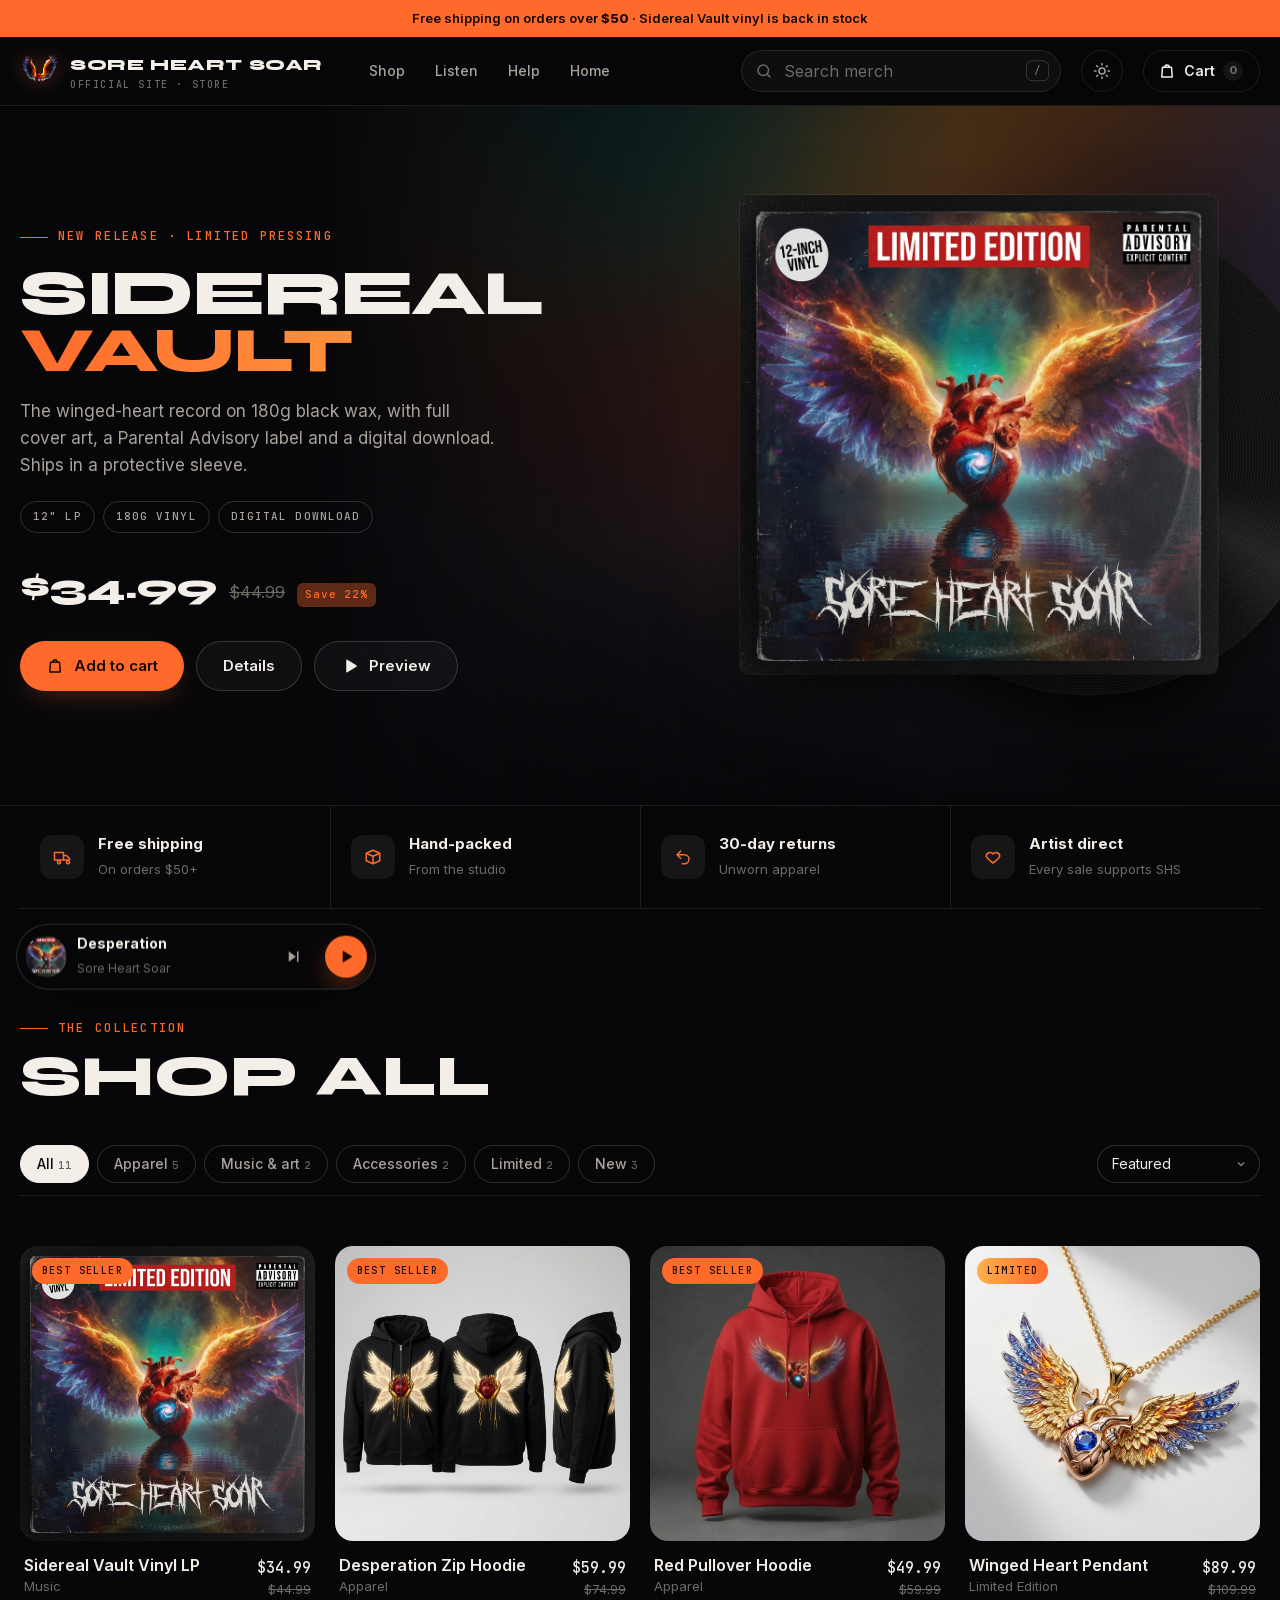
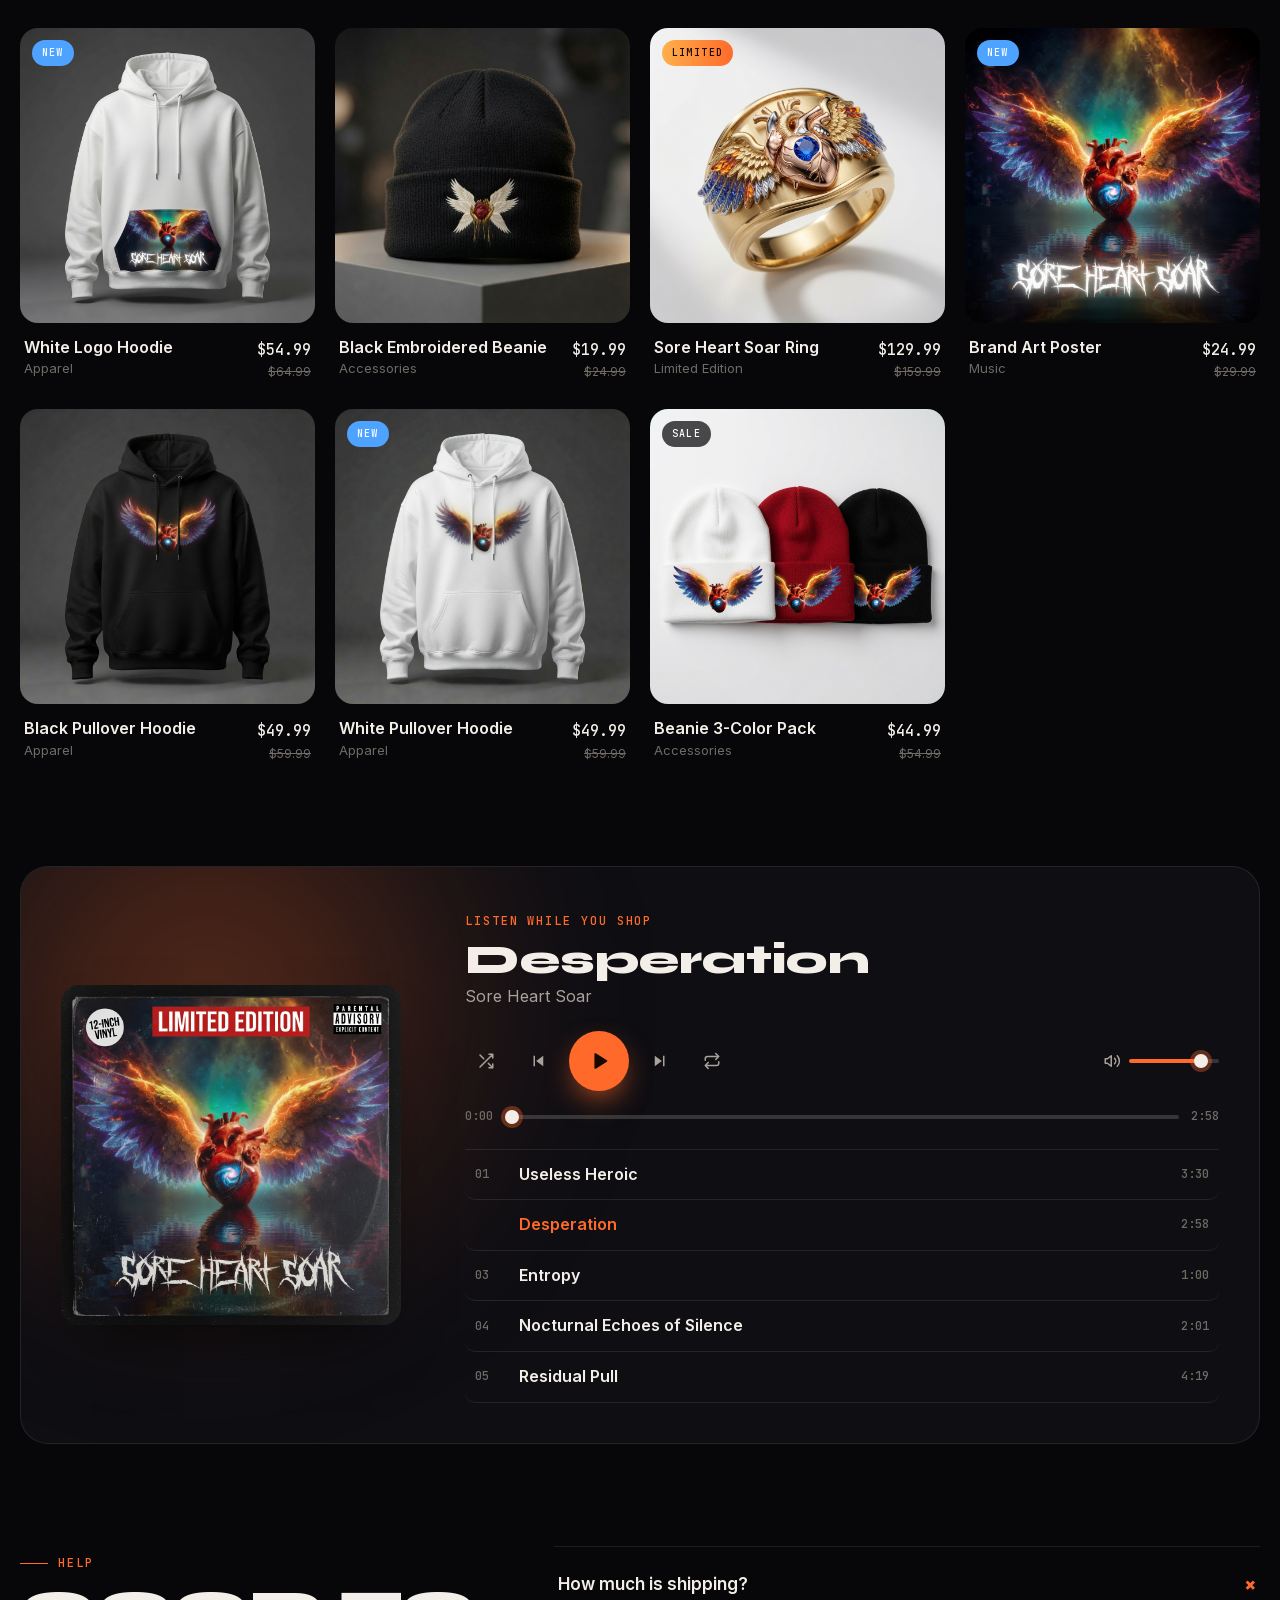
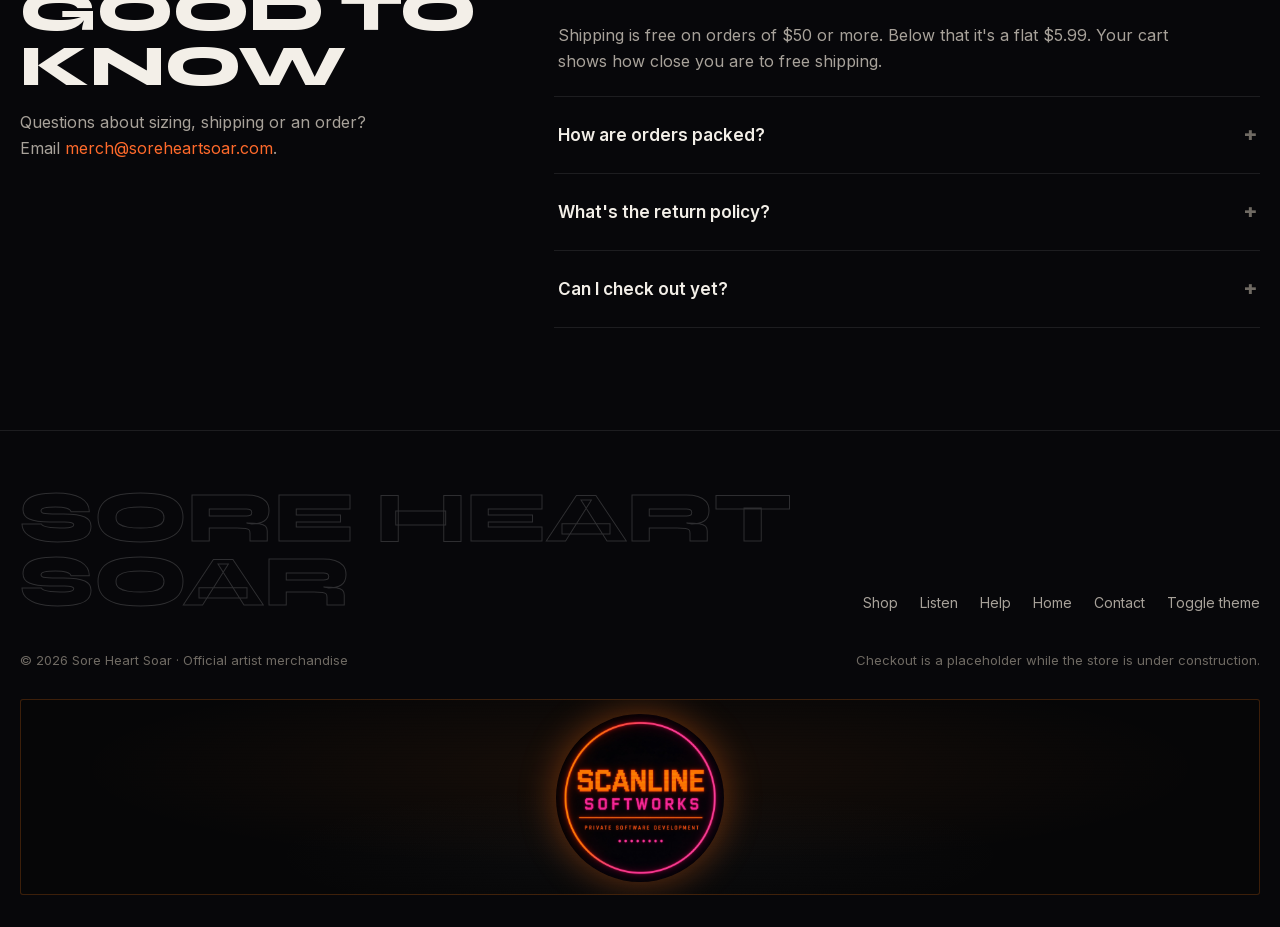
==== store.html @ 36705606 "Combine artist site and store into the SHS Official Site - Redesign both pages: dark cinematic look," ====
<!DOCTYPE html>
<html lang="en" data-theme="dark">
<head>
  <meta charset="UTF-8">
  <meta name="viewport" content="width=device-width, initial-scale=1.0, viewport-fit=cover">
  <title>Store · SHS Official Site — Sore Heart Soar</title>
  <meta name="description" content="Official Sore Heart Soar merch: vinyl, apparel and limited accessories. Free shipping on orders $50+.">
  <meta name="theme-color" content="#07070a" id="metaThemeColor">
  <link rel="icon" type="image/png" href="assets/logo.png">
  <script>
    (function () {
      var t = 'dark';
      try { t = localStorage.getItem('shs-theme') || localStorage.getItem('shs-store-theme') || t; } catch (e) {}
      // 'classic' was the old light MySpace theme, 'neon' the old dark one
      document.documentElement.setAttribute('data-theme', (t === 'light' || t === 'classic') ? 'light' : 'dark');
    })();
  </script>
  <link rel="stylesheet" href="assets/css/shs.css">
  <style>

    *, *::before, *::after { box-sizing: border-box; margin: 0; padding: 0; }
    html { scroll-behavior: smooth; scroll-padding-top: 140px; }
    body { font-family: var(--sans); font-size: 16px; line-height: 1.6; color: var(--text); background: var(--bg); -webkit-font-smoothing: antialiased; overflow-x: hidden; }
    body.locked { overflow: hidden; }
    img { display: block; max-width: 100%; }
    a { color: inherit; text-decoration: none; }
    button, input, select { font: inherit; color: inherit; }
    button { background: none; border: 0; cursor: pointer; }
    :focus-visible { outline: 2px solid var(--ember); outline-offset: 3px; border-radius: 6px; }
    .sr-only { position: absolute; width: 1px; height: 1px; overflow: hidden; clip: rect(0 0 0 0); white-space: nowrap; }
    .wrap { width: min(100% - 40px, var(--max)); margin-inline: auto; }
    .eyebrow { font-family: var(--mono); font-size: 12px; letter-spacing: 0.18em; text-transform: uppercase; color: var(--ember); display: inline-flex; align-items: center; gap: 10px; }
    .eyebrow::before { content: ''; width: 28px; height: 1px; background: currentColor; }
    svg.i { width: 18px; height: 18px; flex: none; }

    /* ── Announcement ── */
    .announce { background: var(--ember); color: var(--on-ember); font-size: 13px; font-weight: 600; text-align: center; padding: 8px 16px; }
    .announce b { font-weight: 800; }

    /* ── Header ── */
    .header { position: sticky; top: 0; z-index: 40; background: var(--header-bg); backdrop-filter: blur(18px) saturate(1.4); -webkit-backdrop-filter: blur(18px) saturate(1.4); border-bottom: 1px solid var(--line); }
    .header-row { display: flex; align-items: center; gap: 20px; height: 68px; }
    .brand { display: flex; align-items: center; gap: 12px; }
    .brand img { width: 38px; height: 38px; object-fit: contain; filter: drop-shadow(0 0 10px var(--glow)); }
    .brand b { font-family: var(--display); font-weight: 800; letter-spacing: 0.04em; text-transform: uppercase; font-size: 15px; white-space: nowrap; }
    .brand small { font-family: var(--mono); font-size: 10px; letter-spacing: 0.16em; text-transform: uppercase; color: var(--dim); display: block; line-height: 1; margin-top: 3px; }
    .header-nav { display: flex; gap: 2px; margin-left: 12px; }
    .header-nav a { font-size: 14px; font-weight: 500; color: var(--muted); padding: 8px 14px; border-radius: 999px; transition: color 0.2s, background 0.2s; }
    .header-nav a:hover { color: var(--text); background: var(--surface-2); }
    .search { position: relative; margin-left: auto; width: min(320px, 32vw); }
    .search svg { position: absolute; left: 14px; top: 50%; transform: translateY(-50%); color: var(--dim); pointer-events: none; }
    .search input { width: 100%; height: 42px; padding: 0 44px 0 42px; border-radius: 999px; background: var(--surface); border: 1px solid var(--line); transition: border-color 0.2s, box-shadow 0.2s, background 0.2s; }
    .search input::placeholder { color: var(--dim); }
    .search input:focus { outline: none; border-color: var(--ember); box-shadow: 0 0 0 4px var(--glow); background: var(--bg); }
    .search kbd { position: absolute; right: 12px; top: 50%; transform: translateY(-50%); font-family: var(--mono); font-size: 11px; color: var(--dim); border: 1px solid var(--line-2); border-radius: 6px; padding: 1px 7px; }
    .search input:focus + kbd, .search input:not(:placeholder-shown) + kbd { display: none; }
    .icon-btn { position: relative; width: 42px; height: 42px; display: grid; place-items: center; border-radius: 999px; border: 1px solid var(--line); color: var(--muted); transition: color 0.2s, border-color 0.2s, background 0.2s; flex: none; }
    .icon-btn:hover { color: var(--text); border-color: var(--line-2); background: var(--surface); }
    .cart-btn { width: auto; padding: 0 16px 0 14px; gap: 8px; display: flex; align-items: center; font-weight: 600; font-size: 14px; color: var(--text); }
    .badge { min-width: 20px; height: 20px; padding: 0 6px; border-radius: 999px; background: var(--ember); color: var(--on-ember); font-size: 11px; font-weight: 800; display: grid; place-items: center; transition: transform 0.2s var(--ease); }
    .badge.is-zero { background: var(--surface-2); color: var(--dim); }
    .badge.pop { transform: scale(1.35); }

    /* ── Buttons ── */
    .btn { display: inline-flex; align-items: center; justify-content: center; gap: 10px; height: 50px; padding: 0 26px; border-radius: 999px; font-weight: 600; font-size: 15px; white-space: nowrap; transition: transform 0.2s var(--ease), box-shadow 0.2s, background 0.2s, border-color 0.2s, color 0.2s; }
    .btn-primary { background: var(--ember); color: var(--on-ember); box-shadow: 0 10px 30px -10px var(--glow); }
    .btn-primary:hover { transform: translateY(-2px); box-shadow: 0 16px 40px -12px var(--ember); }
    .btn-ghost { border: 1px solid var(--line-2); background: var(--surface); }
    .btn-ghost:hover { border-color: var(--text); transform: translateY(-2px); }
    .btn-block { width: 100%; }
    .btn:disabled { opacity: 0.5; cursor: not-allowed; transform: none; }

    /* ── Hero ── */
    .hero { position: relative; overflow: hidden; isolation: isolate; padding: clamp(48px, 7vw, 96px) 0; border-bottom: 1px solid var(--line); }
    .hero::before {
      content: ''; position: absolute; inset: -20%; z-index: -2; opacity: 0.35; filter: blur(90px) saturate(1.3);
      background: url('assets/vinyl-cover.jpg') center / cover;
    }
    .hero::after { content: ''; position: absolute; inset: 0; z-index: -1; background: linear-gradient(90deg, var(--bg) 25%, transparent 75%), linear-gradient(0deg, var(--bg), transparent 40%); }
    .hero-grid > * { min-width: 0; }
    .hero-grid { display: grid; grid-template-columns: 1fr 1fr; gap: clamp(32px, 5vw, 72px); align-items: center; }
    .hero h1 { font-family: var(--display); font-weight: 800; text-transform: uppercase; font-size: clamp(2.6rem, 5vw, 4.7rem); line-height: 0.9; letter-spacing: -0.02em; margin: 18px 0 18px; }
    .hero h1 span { display: block; background: linear-gradient(92deg, var(--ember), var(--ember-2)); -webkit-background-clip: text; background-clip: text; color: transparent; }
    .hero p { color: var(--muted); max-width: 480px; font-size: 17px; }
    .specs { display: flex; flex-wrap: wrap; gap: 8px; margin: 22px 0 26px; }
    .specs span { font-family: var(--mono); font-size: 11px; letter-spacing: 0.1em; text-transform: uppercase; padding: 6px 12px; border-radius: 999px; border: 1px solid var(--line-2); color: var(--muted); }
    .price-row { display: flex; align-items: baseline; gap: 12px; margin-bottom: 26px; }
    .price-row .now { font-family: var(--display); font-weight: 800; font-size: 2.2rem; }
    .was { color: var(--dim); text-decoration: line-through; }
    .save { white-space: nowrap; font-family: var(--mono); font-size: 11px; font-weight: 500; letter-spacing: 0.08em; padding: 3px 8px; border-radius: 6px; background: var(--glow); color: var(--ember); }
    .hero-actions { display: flex; flex-wrap: wrap; gap: 12px; }

    .record { position: relative; width: min(100%, 520px); aspect-ratio: 1; margin-left: auto; }
    .record .disc {
      position: absolute; top: 4%; right: -2%; width: 92%; aspect-ratio: 1; border-radius: 50%;
      background:
        radial-gradient(circle, var(--ember) 0 9%, #0b0b0b 9.5% 10.5%, transparent 11%),
        repeating-radial-gradient(circle, #121212 0 2px, #1b1b1b 2px 3px);
      box-shadow: 0 30px 60px -20px rgba(0,0,0,0.8), inset 0 0 0 1px rgba(255,255,255,0.05);
      transition: transform 0.9s var(--ease);
      animation: spin 6s linear infinite; animation-play-state: paused;
    }
    .record .disc::after { content: ''; position: absolute; inset: 0; border-radius: 50%; background: conic-gradient(from 30deg, transparent 0 20%, rgba(255,255,255,0.08) 25%, transparent 30% 70%, rgba(255,255,255,0.06) 75%, transparent 80%); }
    .record .disc { transform: translateX(12%); }
    .record:hover .disc, .record.out .disc { transform: translateX(26%); }
    .record.spinning .disc { animation-play-state: running; }
    @keyframes spin { to { rotate: 360deg; } }
    .record img { position: relative; width: 92%; height: auto; aspect-ratio: 1; object-fit: cover; border-radius: 8px; box-shadow: 0 40px 80px -30px rgba(0,0,0,0.85), 0 0 0 1px rgba(255,255,255,0.06); cursor: pointer; }

    /* ── Perks ── */
    .perks { display: grid; grid-template-columns: repeat(4, 1fr); border-bottom: 1px solid var(--line); }
    .perk { display: flex; gap: 14px; align-items: center; padding: 26px 20px; }
    .perk + .perk { border-left: 1px solid var(--line); }
    .perk .ic { width: 44px; height: 44px; flex: none; border-radius: 12px; display: grid; place-items: center; background: var(--surface-2); color: var(--ember); }
    .perk strong { display: block; font-size: 15px; }
    .perk span { font-size: 13px; color: var(--dim); }

    /* ── Shop ── */
    section.block { padding: clamp(56px, 8vw, 104px) 0; }
    .section-head { display: flex; align-items: end; justify-content: space-between; gap: 20px; flex-wrap: wrap; margin-bottom: 28px; }
    .section-head h2 { font-family: var(--display); font-weight: 800; text-transform: uppercase; font-size: clamp(2rem, 5vw, 3.6rem); line-height: 0.95; margin-top: 12px; }
    .toolbar { position: sticky; top: 68px; z-index: 30; display: flex; align-items: center; gap: 12px; padding: 12px 0; margin-bottom: 24px; background: var(--bg); border-bottom: 1px solid var(--line); }
    .chips { display: flex; gap: 8px; overflow-x: auto; scrollbar-width: none; flex: 1; }
    .chips::-webkit-scrollbar { display: none; }
    .chip { height: 38px; padding: 0 16px; border-radius: 999px; border: 1px solid var(--line-2); font-size: 14px; font-weight: 500; color: var(--muted); white-space: nowrap; transition: all 0.2s; }
    .chip:hover { color: var(--text); border-color: var(--text); }
    .chip[aria-pressed="true"] { background: var(--text); color: var(--bg); border-color: var(--text); }
    .chip em { font-style: normal; font-family: var(--mono); font-size: 11px; opacity: 0.6; margin-left: 4px; }
    .sort { height: 38px; padding: 0 34px 0 14px; border-radius: 999px; border: 1px solid var(--line-2); background: var(--bg) url("data:image/svg+xml,%3Csvg xmlns='http://www.w3.org/2000/svg' width='12' height='12' viewBox='0 0 24 24' fill='none' stroke='%23888' stroke-width='2.5'%3E%3Cpath d='M6 9l6 6 6-6'/%3E%3C/svg%3E") no-repeat right 12px center; -webkit-appearance: none; appearance: none; font-size: 14px; cursor: pointer; }
    .result-note { font-size: 14px; color: var(--dim); margin: -8px 0 20px; min-height: 1em; }
    .result-note button { color: var(--ember); font-weight: 600; margin-left: 6px; }

    .grid { display: grid; grid-template-columns: repeat(4, 1fr); gap: 28px 20px; }
    .card { position: relative; display: flex; flex-direction: column; cursor: pointer; }
    .card-img { position: relative; aspect-ratio: 1; border-radius: var(--radius); overflow: hidden; background: var(--bg-2); }
    .card-img img { width: 100%; height: 100%; object-fit: cover; transition: transform 0.7s var(--ease); }
    .card:hover .card-img img { transform: scale(1.06); }
    .tag { position: absolute; top: 12px; left: 12px; z-index: 1; font-family: var(--mono); font-size: 10px; letter-spacing: 0.14em; text-transform: uppercase; padding: 5px 10px; border-radius: 999px; background: rgba(7,7,10,0.72); color: #fff; backdrop-filter: blur(8px); }
    .tag.hot { background: var(--ember); color: #160700; }
    .tag.limited { background: linear-gradient(92deg, #ffb04a, #ff6a2b); color: #160700; }
    .tag.new { background: var(--volt); color: #fff; }
    .quick {
      position: absolute; right: 12px; bottom: 12px; z-index: 1; height: 40px; padding: 0 16px; border-radius: 999px;
      display: flex; align-items: center; gap: 8px; font-size: 13px; font-weight: 600;
      background: rgba(255,255,255,0.94); color: #111; box-shadow: 0 10px 24px -8px rgba(0,0,0,0.5);
      opacity: 0; transform: translateY(8px); transition: opacity 0.25s, transform 0.25s var(--ease), background 0.2s;
    }
    .quick:hover { background: var(--ember); color: #160700; }
    .card:hover .quick, .card:focus-within .quick { opacity: 1; transform: none; }
    @media (hover: none) { .quick { opacity: 1; transform: none; padding: 0; width: 40px; justify-content: center; } .quick span { display: none; } }
    .card-body { display: flex; justify-content: space-between; gap: 12px; padding: 14px 4px 0; }
    .card-name { font-weight: 600; line-height: 1.35; }
    .card-cat { font-size: 13px; color: var(--dim); }
    .card-price { text-align: right; white-space: nowrap; }
    .card-price b { font-family: var(--mono); font-weight: 500; font-size: 15px; }
    .card-price s { display: block; font-size: 12px; color: var(--dim); }
    .empty { grid-column: 1 / -1; text-align: center; padding: 64px 20px; border: 1px dashed var(--line-2); border-radius: var(--radius); color: var(--dim); }

    /* ── Listen ── */
    .listen { display: grid; grid-template-columns: 340px 1fr; gap: clamp(28px, 5vw, 64px); align-items: center; padding: clamp(24px, 4vw, 40px); border-radius: 28px; background: var(--bg-2); border: 1px solid var(--line); position: relative; overflow: hidden; isolation: isolate; }
    .listen::before { content: ''; position: absolute; width: 60%; aspect-ratio: 1; left: -15%; top: -40%; z-index: -1; filter: blur(80px); background: radial-gradient(circle, var(--glow), transparent 65%); }
    .listen-art { aspect-ratio: 1; border-radius: var(--radius); overflow: hidden; box-shadow: 0 30px 60px -30px rgba(0,0,0,0.8); }
    .listen-art img { width: 100%; height: 100%; object-fit: cover; }
    .np small { font-family: var(--mono); font-size: 12px; letter-spacing: 0.16em; text-transform: uppercase; color: var(--ember); }
    .np-title { font-family: var(--display); font-weight: 800; font-size: clamp(1.6rem, 3.4vw, 2.6rem); line-height: 1.05; margin: 6px 0 2px; }
    .np-artist { color: var(--muted); }
    .controls { display: flex; align-items: center; gap: 10px; margin: 22px 0 16px; }
    .ctrl { width: 42px; height: 42px; border-radius: 50%; display: grid; place-items: center; color: var(--muted); transition: color 0.2s, background 0.2s; }
    .ctrl:hover { color: var(--text); background: var(--surface-2); }
    .ctrl[aria-pressed="true"] { color: var(--ember); }
    .ctrl-play { width: 60px; height: 60px; background: var(--ember); color: var(--on-ember); box-shadow: 0 12px 32px -10px var(--ember); }
    .ctrl-play:hover { background: var(--ember-2); color: var(--on-ember); }
    .ctrl-play svg.i { width: 22px; height: 22px; }
    .vol { margin-left: auto; display: flex; align-items: center; gap: 8px; color: var(--muted); }
    .vol input { width: 90px; flex: none; }
    .seek-row { display: flex; align-items: center; gap: 12px; font-family: var(--mono); font-size: 12px; color: var(--dim); }
    input[type="range"] { -webkit-appearance: none; appearance: none; flex: 1; height: 4px; border-radius: 4px; cursor: pointer; background: linear-gradient(90deg, var(--ember) var(--p, 0%), var(--line-2) var(--p, 0%)); }
    input[type="range"]::-webkit-slider-thumb { -webkit-appearance: none; width: 14px; height: 14px; border-radius: 50%; background: var(--text); box-shadow: 0 0 0 4px var(--glow); }
    input[type="range"]::-moz-range-thumb { width: 14px; height: 14px; border: 0; border-radius: 50%; background: var(--text); }
    .tracks { list-style: none; margin-top: 22px; border-top: 1px solid var(--line); }
    .tr { display: grid; grid-template-columns: 32px 1fr auto; gap: 12px; align-items: center; padding: 12px 10px; border-bottom: 1px solid var(--line); border-radius: 10px; cursor: pointer; transition: background 0.2s; }
    .tr:hover { background: var(--surface); }
    .tr .n, .tr .d { font-family: var(--mono); font-size: 12px; color: var(--dim); }
    .tr .t { font-weight: 600; }
    .tr.active .t, .tr.active .n { color: var(--ember); }
    .eq { display: none; gap: 2px; align-items: end; height: 14px; }
    .eq i { width: 3px; background: var(--ember); border-radius: 1px; animation: eq 0.9s ease-in-out infinite; }
    .eq i:nth-child(2) { animation-delay: -0.3s; } .eq i:nth-child(3) { animation-delay: -0.6s; }
    @keyframes eq { 0%,100% { height: 3px; } 50% { height: 14px; } }
    .tr.active .num { display: none; }
    .tr.active .eq { display: flex; }
    .listen:not(.playing) .eq i { animation-play-state: paused; }

    /* ── FAQ ── */
    .faq { display: grid; grid-template-columns: 0.8fr 1.2fr; gap: clamp(28px, 5vw, 64px); }
    .faq p.lead { color: var(--muted); margin-top: 16px; max-width: 360px; }
    .faq p.lead a { color: var(--ember); }
    details { border-bottom: 1px solid var(--line); }
    details:first-child { border-top: 1px solid var(--line); }
    summary { list-style: none; display: flex; justify-content: space-between; align-items: center; gap: 16px; padding: 22px 4px; cursor: pointer; font-weight: 600; font-size: 17px; }
    summary::-webkit-details-marker { display: none; }
    summary::after { content: '+'; font-family: var(--mono); font-size: 20px; color: var(--dim); transition: transform 0.25s var(--ease); }
    details[open] summary::after { transform: rotate(45deg); color: var(--ember); }
    details p { color: var(--muted); padding: 0 4px 22px; max-width: 640px; }

    /* ── Footer ── */
    .site-footer { border-top: 1px solid var(--line); padding: 56px 0 28px; }
    .footer-top { display: flex; justify-content: space-between; align-items: end; gap: 28px; flex-wrap: wrap; }
    .footer-word { font-family: var(--display); font-weight: 800; text-transform: uppercase; font-size: clamp(2rem, 6vw, 4.4rem); line-height: 0.9; color: transparent; -webkit-text-stroke: 1px var(--line-2); }
    .footer-nav { display: flex; flex-wrap: wrap; gap: 6px 22px; }
    .footer-nav a, .footer-nav button { color: var(--muted); font-size: 14px; }
    .footer-nav a:hover, .footer-nav button:hover { color: var(--text); }
    .footer-bottom { display: flex; justify-content: space-between; gap: 16px; flex-wrap: wrap; margin-top: 36px; font-size: 13px; color: var(--dim); }
    .site-footer + .ss-brand { margin: 0 auto 32px; width: min(100% - 40px, var(--max)); }

    /* ── Overlays ── */
    .scrim { position: fixed; inset: 0; z-index: 70; background: var(--shade); backdrop-filter: blur(4px); opacity: 0; pointer-events: none; transition: opacity 0.3s; }
    .scrim.open { opacity: 1; pointer-events: auto; }

    .drawer { position: fixed; top: 0; right: 0; bottom: 0; z-index: 80; width: min(100%, 440px); display: flex; flex-direction: column; background: var(--bg); border-left: 1px solid var(--line); transform: translateX(100%); transition: transform 0.4s var(--ease); visibility: hidden; }
    .drawer.open { transform: none; visibility: visible; transition: transform 0.4s var(--ease), visibility 0s; }
    .drawer:not(.open) { transition: transform 0.4s var(--ease), visibility 0s 0.4s; }
    .drawer-head { display: flex; align-items: center; justify-content: space-between; padding: 20px 24px; border-bottom: 1px solid var(--line); }
    .drawer-head h2 { font-family: var(--display); font-weight: 800; font-size: 20px; text-transform: uppercase; }
    .ship { padding: 16px 24px; border-bottom: 1px solid var(--line); font-size: 14px; color: var(--muted); }
    .ship b { color: var(--text); }
    .ship .track-bar { height: 6px; border-radius: 6px; background: var(--surface-2); margin-top: 10px; overflow: hidden; }
    .ship .track-bar i { display: block; height: 100%; width: 0; border-radius: inherit; background: linear-gradient(90deg, var(--ember), var(--ember-2)); transition: width 0.5s var(--ease); }
    .ship.done .track-bar i { background: var(--ok); }
    .lines { flex: 1; overflow-y: auto; padding: 8px 24px; }
    .line { display: grid; grid-template-columns: 76px 1fr auto; gap: 14px; padding: 16px 0; border-bottom: 1px solid var(--line); }
    .line img { width: 76px; height: 76px; border-radius: 10px; object-fit: cover; }
    .line-name { font-weight: 600; line-height: 1.3; }
    .line-var { font-size: 13px; color: var(--dim); }
    .line-bottom { display: flex; align-items: center; gap: 12px; margin-top: 8px; }
    .stepper { display: inline-flex; align-items: center; border: 1px solid var(--line-2); border-radius: 999px; height: 34px; }
    .stepper button { width: 32px; height: 32px; font-size: 16px; color: var(--muted); border-radius: 50%; }
    .stepper button:hover { color: var(--text); }
    .stepper span { min-width: 22px; text-align: center; font-family: var(--mono); font-size: 13px; }
    .line-price { font-family: var(--mono); font-size: 14px; text-align: right; }
    .line-rm { font-size: 12px; color: var(--dim); margin-top: 6px; }
    .line-rm:hover { color: var(--ember); }
    .cart-empty { display: grid; place-items: center; text-align: center; gap: 12px; padding: 64px 20px; color: var(--dim); }
    .cart-empty svg { width: 44px; height: 44px; opacity: 0.6; }
    .totals { padding: 20px 24px 24px; border-top: 1px solid var(--line); display: grid; gap: 8px; }
    .totals .row { display: flex; justify-content: space-between; color: var(--muted); font-size: 14px; }
    .totals .row.total { color: var(--text); font-weight: 700; font-size: 18px; padding-top: 8px; margin-top: 4px; border-top: 1px solid var(--line); }
    .totals .note { font-size: 12px; color: var(--dim); text-align: center; margin-top: 4px; }

    .modal { position: fixed; inset: 0; z-index: 90; display: grid; place-items: center; padding: 20px; pointer-events: none; }
    .modal-box { position: relative; width: min(100%, 980px); max-height: calc(100vh - 40px); overflow: auto; display: grid; grid-template-columns: 1fr 1fr; border-radius: 24px; background: var(--bg); border: 1px solid var(--line-2); box-shadow: 0 40px 100px -30px rgba(0,0,0,0.8); opacity: 0; transform: translateY(16px) scale(0.98); transition: opacity 0.3s, transform 0.35s var(--ease); }
    .modal.open { pointer-events: auto; }
    .modal.open .modal-box { opacity: 1; transform: none; }
    .modal-img { background: var(--bg-2); }
    .modal-img img { width: 100%; height: 100%; object-fit: cover; aspect-ratio: 1; }
    .modal-body { padding: clamp(24px, 4vw, 44px); display: flex; flex-direction: column; }
    .modal-close { position: absolute; top: 14px; right: 14px; z-index: 2; background: var(--bg); }
    .modal-cat { font-family: var(--mono); font-size: 11px; letter-spacing: 0.16em; text-transform: uppercase; color: var(--ember); }
    .modal-title { font-family: var(--display); font-weight: 800; font-size: clamp(1.6rem, 3vw, 2.3rem); line-height: 1.05; margin: 10px 0 14px; }
    .modal-price { display: flex; align-items: baseline; gap: 10px; margin-bottom: 18px; }
    .modal-price b { font-family: var(--display); font-size: 1.8rem; font-weight: 800; }
    .modal-desc { color: var(--muted); margin-bottom: 24px; }
    .opt-label { font-size: 13px; font-weight: 600; color: var(--muted); margin-bottom: 10px; }
    .sizes { display: flex; flex-wrap: wrap; gap: 8px; margin-bottom: 24px; }
    .size { min-width: 52px; height: 44px; padding: 0 14px; border-radius: 12px; border: 1px solid var(--line-2); font-weight: 600; font-size: 14px; transition: all 0.15s; }
    .size:hover { border-color: var(--text); }
    .size[aria-pressed="true"] { background: var(--text); color: var(--bg); border-color: var(--text); }
    .buy-row { display: flex; gap: 12px; margin-top: auto; }
    .buy-row .stepper { height: 50px; }
    .buy-row .stepper button { width: 44px; height: 44px; }
    .buy-row .btn { flex: 1; }
    .modal-meta { display: grid; gap: 6px; margin-top: 20px; font-size: 13px; color: var(--dim); }
    .modal-meta span { display: flex; gap: 8px; align-items: center; }
    .modal-meta svg { width: 16px; height: 16px; color: var(--ok); }

    .toasts { position: fixed; z-index: 100; left: 50%; bottom: 24px; transform: translateX(-50%); display: grid; gap: 8px; justify-items: center; pointer-events: none; }
    .toast { display: flex; align-items: center; gap: 12px; padding: 10px 10px 10px 18px; border-radius: 999px; background: var(--text); color: var(--bg); font-size: 14px; font-weight: 500; box-shadow: 0 16px 40px -12px rgba(0,0,0,0.5); pointer-events: auto; animation: toastIn 0.35s var(--ease); }
    .toast button { font-weight: 700; color: var(--ember); padding: 6px 12px; border-radius: 999px; }
    .toast.out { opacity: 0; transform: translateY(8px); transition: all 0.3s; }
    @keyframes toastIn { from { opacity: 0; transform: translateY(12px); } }

    .mini { position: fixed; left: 16px; bottom: 16px; z-index: 60; width: min(100% - 32px, 360px); display: flex; align-items: center; gap: 10px; padding: 8px 8px 8px 8px; border-radius: 999px; background: var(--header-bg); border: 1px solid var(--line-2); backdrop-filter: blur(20px); -webkit-backdrop-filter: blur(20px); box-shadow: 0 20px 50px -20px rgba(0,0,0,0.6); transform: translateY(160%); transition: transform 0.4s var(--ease); overflow: hidden; }
    .mini.show { transform: none; }
    .mini img { width: 42px; height: 42px; border-radius: 50%; object-fit: cover; }
    .mini .mt { flex: 1; min-width: 0; }
    .mini strong { display: block; font-size: 14px; white-space: nowrap; overflow: hidden; text-overflow: ellipsis; }
    .mini small { font-size: 12px; color: var(--dim); }
    .mini .ctrl-play { width: 42px; height: 42px; }
    .mini .ctrl-play svg.i { width: 16px; height: 16px; }
    .mini .bar { position: absolute; left: 0; right: 0; bottom: 0; height: 2px; }
    .mini .bar i { display: block; height: 100%; width: 0; background: var(--ember); }

    /* ── Responsive ── */
    @media (max-width: 1080px) { .grid { grid-template-columns: repeat(3, 1fr); } .header-nav { display: none; } }
    @media (max-width: 860px) {
      .hero-grid, .listen, .faq { grid-template-columns: 1fr; }
      .hero::after { background: linear-gradient(0deg, var(--bg) 10%, transparent 80%); }
      .record { margin: 0 auto; max-width: 420px; order: -1; }
      .perks { grid-template-columns: repeat(2, 1fr); }
      .perk:nth-child(3) { border-left: 0; }
      .perk:nth-child(n+3) { border-top: 1px solid var(--line); }
      .grid { grid-template-columns: repeat(2, 1fr); gap: 24px 14px; }
      .listen-art { max-width: 300px; }
      .modal-box { grid-template-columns: 1fr; }
      .modal-img img { aspect-ratio: 4/3; }
    }
    @media (max-width: 640px) {
      .header-row { gap: 10px; height: 60px; }
      .brand small { display: none; }
      .brand b { font-size: 13px; }
      .search { position: absolute; left: 20px; right: 20px; top: 60px; width: auto; display: none; padding-bottom: 12px; }
      .header.searching .search { display: block; }
      .header.searching { padding-bottom: 54px; }
      .search-toggle { display: grid !important; margin-left: auto; }
      .cart-btn span.lbl { display: none; }
      .toolbar { top: 60px; }
      .vol { display: none; }
      .perk { padding: 18px 12px; gap: 10px; }
      .perk .ic { width: 36px; height: 36px; }
      .section-head h2 { font-size: 9vw; }
      .modal { padding: 0; align-items: end; }
      .modal-box { border-radius: 24px 24px 0 0; max-height: 92vh; }
      .brand div { display: none; }
      .cart-btn { padding: 0 12px; }
      .hero h1 { font-size: 10.5vw; }
      .sort { max-width: 132px; flex: none; }
      .card-body { flex-direction: column; gap: 2px; }
      .card-price { text-align: left; display: flex; gap: 8px; align-items: baseline; }
      .card-price s { display: inline; }
      .perk span { display: none; }
      .perk strong { font-size: 14px; line-height: 1.3; }
      .hero-actions .btn { flex: 1; padding: 0 18px; }
    }
    .search-toggle { display: none !important; }
    @media (max-width: 640px) { .search-toggle { display: grid !important; } }
    @media (prefers-reduced-motion: reduce) {
      *, *::before, *::after { animation: none !important; transition: none !important; }
      html { scroll-behavior: auto; }
    }


  </style>
</head>
<body>

  <svg width="0" height="0" style="position:absolute" aria-hidden="true">
    <symbol id="i-play" viewBox="0 0 24 24"><path fill="currentColor" d="M7 4.5v15a1 1 0 0 0 1.52.85l12-7.5a1 1 0 0 0 0-1.7l-12-7.5A1 1 0 0 0 7 4.5z"/></symbol>
    <symbol id="i-pause" viewBox="0 0 24 24"><path fill="currentColor" d="M6 4h4v16H6zM14 4h4v16h-4z"/></symbol>
    <symbol id="i-prev" viewBox="0 0 24 24"><path fill="currentColor" d="M6 5h2v14H6zm3.5 7L19 5v14z"/></symbol>
    <symbol id="i-next" viewBox="0 0 24 24"><path fill="currentColor" d="M16 5h2v14h-2zM5 5l9.5 7L5 19z"/></symbol>
    <symbol id="i-shuffle" viewBox="0 0 24 24"><path fill="none" stroke="currentColor" stroke-width="2" stroke-linecap="round" stroke-linejoin="round" d="M16 3h5v5M4 20 21 3M21 16v5h-5M15 15l6 6M4 4l5 5"/></symbol>
    <symbol id="i-repeat" viewBox="0 0 24 24"><path fill="none" stroke="currentColor" stroke-width="2" stroke-linecap="round" stroke-linejoin="round" d="M17 2l4 4-4 4M3 11V9a3 3 0 0 1 3-3h15M7 22l-4-4 4-4M21 13v2a3 3 0 0 1-3 3H3"/></symbol>
    <symbol id="i-vol" viewBox="0 0 24 24"><path fill="none" stroke="currentColor" stroke-width="2" stroke-linecap="round" stroke-linejoin="round" d="M11 5 6 9H3v6h3l5 4zM15.5 8.5a5 5 0 0 1 0 7M19 5a10 10 0 0 1 0 14"/></symbol>
    <symbol id="i-search" viewBox="0 0 24 24"><g fill="none" stroke="currentColor" stroke-width="2" stroke-linecap="round"><circle cx="11" cy="11" r="7"/><path d="M20 20l-3.5-3.5"/></g></symbol>
    <symbol id="i-bag" viewBox="0 0 24 24"><path fill="none" stroke="currentColor" stroke-width="2" stroke-linecap="round" stroke-linejoin="round" d="M6 7h12l1 13H5zM9 7a3 3 0 0 1 6 0"/></symbol>
    <symbol id="i-plus" viewBox="0 0 24 24"><path fill="none" stroke="currentColor" stroke-width="2.4" stroke-linecap="round" d="M12 5v14M5 12h14"/></symbol>
    <symbol id="i-x" viewBox="0 0 24 24"><path fill="none" stroke="currentColor" stroke-width="2" stroke-linecap="round" d="M6 6l12 12M18 6 6 18"/></symbol>
    <symbol id="i-sun" viewBox="0 0 24 24"><g fill="none" stroke="currentColor" stroke-width="2" stroke-linecap="round"><circle cx="12" cy="12" r="4"/><path d="M12 2v2M12 20v2M4.9 4.9l1.4 1.4M17.7 17.7l1.4 1.4M2 12h2M20 12h2M4.9 19.1l1.4-1.4M17.7 6.3l1.4-1.4"/></g></symbol>
    <symbol id="i-moon" viewBox="0 0 24 24"><path fill="none" stroke="currentColor" stroke-width="2" stroke-linecap="round" stroke-linejoin="round" d="M21 12.8A9 9 0 1 1 11.2 3a7 7 0 0 0 9.8 9.8z"/></symbol>
    <symbol id="i-truck" viewBox="0 0 24 24"><path fill="none" stroke="currentColor" stroke-width="2" stroke-linecap="round" stroke-linejoin="round" d="M2 6h12v10H2zM14 10h4l4 4v2h-8zM6 19a2 2 0 1 0 0-.01M18 19a2 2 0 1 0 0-.01"/></symbol>
    <symbol id="i-box" viewBox="0 0 24 24"><path fill="none" stroke="currentColor" stroke-width="2" stroke-linejoin="round" d="M3 7l9-4 9 4v10l-9 4-9-4zM3 7l9 4 9-4M12 11v10"/></symbol>
    <symbol id="i-return" viewBox="0 0 24 24"><path fill="none" stroke="currentColor" stroke-width="2" stroke-linecap="round" stroke-linejoin="round" d="M9 14 4 9l5-5M4 9h10a6 6 0 0 1 0 12h-3"/></symbol>
    <symbol id="i-heart" viewBox="0 0 24 24"><path fill="none" stroke="currentColor" stroke-width="2" stroke-linejoin="round" d="M12 20s-7-4.5-9-9a5 5 0 0 1 9-3 5 5 0 0 1 9 3c-2 4.5-9 9-9 9z"/></symbol>
    <symbol id="i-check" viewBox="0 0 24 24"><path fill="none" stroke="currentColor" stroke-width="2.4" stroke-linecap="round" stroke-linejoin="round" d="M5 12l5 5L20 7"/></symbol>
    <symbol id="i-right" viewBox="0 0 24 24"><path fill="none" stroke="currentColor" stroke-width="2" stroke-linecap="round" stroke-linejoin="round" d="M5 12h14M13 6l6 6-6 6"/></symbol>
  </svg>

  <div class="announce">Free shipping on orders over <b>$50</b> · Sidereal Vault vinyl is back in stock</div>

  <header class="header" id="header">
    <div class="wrap header-row">
      <a class="brand" href="#top" aria-label="Sore Heart Soar store — top">
        <img src="assets/logo.png" alt="" width="38" height="38">
        <div><b>Sore Heart Soar</b><small>Official site · Store</small></div>
      </a>
      <nav class="header-nav" aria-label="Store">
        <a href="#shop">Shop</a>
        <a href="#listen">Listen</a>
        <a href="#help">Help</a>
        <a href="index.html">Home</a>
      </nav>
      <div class="search">
        <svg class="i"><use href="#i-search"/></svg>
        <label class="sr-only" for="q">Search products</label>
        <input type="search" id="q" placeholder="Search merch" autocomplete="off">
        <kbd>/</kbd>
      </div>
      <button class="icon-btn search-toggle" id="searchToggle" type="button" aria-label="Search"><svg class="i"><use href="#i-search"/></svg></button>
      <button class="icon-btn" id="themeBtn" type="button" aria-label="Switch to light theme"><svg class="i"><use href="#i-sun"/></svg></button>
      <button class="icon-btn cart-btn" id="cartBtn" type="button" aria-label="Open cart, 0 items">
        <svg class="i"><use href="#i-bag"/></svg><span class="lbl">Cart</span><span class="badge is-zero" id="badge">0</span>
      </button>
    </div>
  </header>

  <main id="top">
    <section class="hero">
      <div class="wrap hero-grid">
        <div>
          <span class="eyebrow">New release · Limited pressing</span>
          <h1>Sidereal <span>Vault</span></h1>
          <p>The winged-heart record on 180g black wax, with full cover art, a Parental Advisory label and a digital download. Ships in a protective sleeve.</p>
          <div class="specs"><span>12" LP</span><span>180g vinyl</span><span>Digital download</span></div>
          <div class="price-row"><span class="now">$34.99</span><span class="was">$44.99</span><span class="save">Save 22%</span></div>
          <div class="hero-actions">
            <button class="btn btn-primary" type="button" data-add="1"><svg class="i"><use href="#i-bag"/></svg>Add to cart</button>
            <button class="btn btn-ghost" type="button" data-open="1">Details</button>
            <button class="btn btn-ghost" type="button" id="heroListen"><svg class="i"><use href="#i-play"/></svg>Preview</button>
          </div>
        </div>
        <div class="record" id="record">
          <div class="disc" aria-hidden="true"></div>
          <img src="assets/vinyl-cover.jpg" alt="Sidereal Vault vinyl cover" width="520" height="520" data-open="1">
        </div>
      </div>
    </section>

    <div class="wrap perks">
      <div class="perk"><span class="ic"><svg class="i"><use href="#i-truck"/></svg></span><div><strong>Free shipping</strong><span>On orders $50+</span></div></div>
      <div class="perk"><span class="ic"><svg class="i"><use href="#i-box"/></svg></span><div><strong>Hand-packed</strong><span>From the studio</span></div></div>
      <div class="perk"><span class="ic"><svg class="i"><use href="#i-return"/></svg></span><div><strong>30-day returns</strong><span>Unworn apparel</span></div></div>
      <div class="perk"><span class="ic"><svg class="i"><use href="#i-heart"/></svg></span><div><strong>Artist direct</strong><span>Every sale supports SHS</span></div></div>
    </div>

    <section class="block" id="shop">
      <div class="wrap">
        <div class="section-head">
          <div>
            <span class="eyebrow">The collection</span>
            <h2>Shop all</h2>
          </div>
        </div>
        <div class="toolbar">
          <div class="chips" id="chips" role="group" aria-label="Filter by category"></div>
          <label class="sr-only" for="sort">Sort</label>
          <select class="sort" id="sort">
            <option value="featured">Featured</option>
            <option value="low">Price: low to high</option>
            <option value="high">Price: high to low</option>
            <option value="new">Newest</option>
          </select>
        </div>
        <p class="result-note" id="resultNote" aria-live="polite"></p>
        <div class="grid" id="grid"></div>
      </div>
    </section>

    <section class="block" id="listen" style="padding-top:0">
      <div class="wrap">
        <div class="listen" id="listenBox">
          <div class="listen-art"><img id="npArt" src="assets/vinyl-cover.jpg" alt="Sidereal Vault cover art" width="340" height="340"></div>
          <div>
            <div class="np">
              <small id="npState">Listen while you shop</small>
              <div class="np-title" id="npTitle">Desperation</div>
              <div class="np-artist">Sore Heart Soar</div>
            </div>
            <div class="controls">
              <button class="ctrl" id="shuffleBtn" type="button" aria-label="Shuffle" aria-pressed="false"><svg class="i"><use href="#i-shuffle"/></svg></button>
              <button class="ctrl" id="prevBtn" type="button" aria-label="Previous track"><svg class="i"><use href="#i-prev"/></svg></button>
              <button class="ctrl ctrl-play" id="playBtn" type="button" aria-label="Play"><svg class="i"><use href="#i-play"/></svg></button>
              <button class="ctrl" id="nextBtn" type="button" aria-label="Next track"><svg class="i"><use href="#i-next"/></svg></button>
              <button class="ctrl" id="repeatBtn" type="button" aria-label="Repeat" aria-pressed="false"><svg class="i"><use href="#i-repeat"/></svg></button>
              <label class="vol"><svg class="i"><use href="#i-vol"/></svg><span class="sr-only">Volume</span><input type="range" id="vol" min="0" max="1" step="0.01" value="0.85"></label>
            </div>
            <div class="seek-row"><span id="cur">0:00</span><input type="range" id="seek" min="0" max="1000" value="0" aria-label="Seek"><span id="dur">0:00</span></div>
            <ol class="tracks" id="tracks"></ol>
          </div>
        </div>
        <audio id="audio" preload="metadata"></audio>
      </div>
    </section>

    <section class="block" id="help" style="padding-top:0">
      <div class="wrap faq">
        <div>
          <span class="eyebrow">Help</span>
          <div class="section-head" style="margin:0"><h2>Good to<br>know</h2></div>
          <p class="lead">Questions about sizing, shipping or an order? Email <a href="mailto:merch@soreheartsoar.com">merch@soreheartsoar.com</a>.</p>
        </div>
        <div>
          <details open><summary>How much is shipping?</summary><p>Shipping is free on orders of $50 or more. Below that it's a flat $5.99. Your cart shows how close you are to free shipping.</p></details>
          <details><summary>How are orders packed?</summary><p>Every order is hand-packed at the studio. Vinyl ships in a protective sleeve and a rigid mailer.</p></details>
          <details><summary>What's the return policy?</summary><p>Unworn apparel can be returned within 30 days. Opened vinyl and jewelry are final sale unless they arrive damaged.</p></details>
          <details><summary>Can I check out yet?</summary><p>Not yet. The store is still being built, so checkout is a demo and no payment is taken. Your cart is saved in this browser, so it'll be waiting when payments go live.</p></details>
        </div>
      </div>
    </section>
  </main>

  <footer class="site-footer">
    <div class="wrap">
      <div class="footer-top">
        <div class="footer-word" aria-hidden="true">Sore Heart<br>Soar</div>
        <nav class="footer-nav" aria-label="Footer">
          <a href="#shop">Shop</a><a href="#listen">Listen</a><a href="#help">Help</a>
          <a href="index.html">Home</a>
          <a href="mailto:merch@soreheartsoar.com">Contact</a>
          <button type="button" id="footerTheme">Toggle theme</button>
        </nav>
      </div>
      <div class="footer-bottom">
        <span>© 2026 Sore Heart Soar · Official artist merchandise</span>
        <span>Checkout is a placeholder while the store is under construction.</span>
      </div>
    </div>
  </footer>

  <div class="ss-brand" role="contentinfo" aria-label="Scanline Softworks">
    <div class="ss-brand-inner">
      <img class="ss-brand-banner" src="assets/scanline-banner.png" alt="Scanline Softworks — Private Software Development" width="1024" height="1024" decoding="async" loading="lazy" />
      <div class="ss-brand-word">
        <span class="ss-scan">SCANLINE</span>
        <span class="ss-soft">SOFTWORKS</span>
      </div>
      <span class="ss-rule" aria-hidden="true"></span>
      <p class="ss-tag">Private Software Development</p>
      <div class="ss-dots" aria-hidden="true"><i></i><i></i><i></i><i></i><i></i><i></i><i></i><i></i><i></i></div>
    </div>
  </div>

  <!-- Mini player -->
  <div class="mini" id="mini" aria-label="Now playing">
    <img id="miniArt" src="assets/vinyl-cover.jpg" alt="">
    <div class="mt"><strong id="miniTitle">Desperation</strong><small>Sore Heart Soar</small></div>
    <button class="ctrl" id="miniNext" type="button" aria-label="Next track"><svg class="i"><use href="#i-next"/></svg></button>
    <button class="ctrl ctrl-play" id="miniPlay" type="button" aria-label="Play"><svg class="i"><use href="#i-play"/></svg></button>
    <div class="bar"><i id="miniBar"></i></div>
  </div>

  <div class="scrim" id="scrim"></div>

  <!-- Cart -->
  <aside class="drawer" id="drawer" aria-label="Shopping cart" aria-hidden="true">
    <div class="drawer-head">
      <h2>Your cart</h2>
      <button class="icon-btn" type="button" id="cartClose" aria-label="Close cart"><svg class="i"><use href="#i-x"/></svg></button>
    </div>
    <div class="ship" id="ship"></div>
    <div class="lines" id="lines"></div>
    <div class="totals" id="totals">
      <div class="row"><span>Subtotal</span><span id="subtotal">$0.00</span></div>
      <div class="row"><span>Shipping</span><span id="shipping">$0.00</span></div>
      <div class="row total"><span>Total</span><span id="total">$0.00</span></div>
      <button class="btn btn-primary btn-block" type="button" id="checkoutBtn" style="margin-top:10px">Checkout <svg class="i"><use href="#i-right"/></svg></button>
      <p class="note">Demo checkout. Real payments are coming soon.</p>
    </div>
  </aside>

  <!-- Product modal -->
  <div class="modal" id="modal" role="dialog" aria-modal="true" aria-labelledby="mTitle" aria-hidden="true">
    <div class="modal-box">
      <button class="icon-btn modal-close" type="button" id="modalClose" aria-label="Close"><svg class="i"><use href="#i-x"/></svg></button>
      <div class="modal-img"><img id="mImg" src="" alt=""></div>
      <div class="modal-body">
        <div class="modal-cat" id="mCat"></div>
        <h2 class="modal-title" id="mTitle"></h2>
        <div class="modal-price" id="mPrice"></div>
        <p class="modal-desc" id="mDesc"></p>
        <div id="mOpts">
          <div class="opt-label" id="mOptLabel">Size</div>
          <div class="sizes" id="mSizes" role="group"></div>
        </div>
        <div class="buy-row">
          <div class="stepper"><button type="button" id="mMinus" aria-label="Decrease quantity">−</button><span id="mQty">1</span><button type="button" id="mPlus" aria-label="Increase quantity">+</button></div>
          <button class="btn btn-primary" type="button" id="mAdd"><svg class="i"><use href="#i-bag"/></svg>Add to cart</button>
        </div>
        <div class="modal-meta">
          <span><svg class="i"><use href="#i-check"/></svg>Free shipping on orders $50+</span>
          <span><svg class="i"><use href="#i-check"/></svg>Hand-packed and shipped from the studio</span>
        </div>
      </div>
    </div>
  </div>

  <div class="toasts" id="toasts" aria-live="polite"></div>

  <script src="assets/js/tracks.js"></script>
  <script>
    const THEME_KEY = 'shs-theme';
    const CART_KEY = 'shs-store-cart';
    const FREE_SHIP_MIN = 50;
    const SHIP_FLAT = 5.99;

    const products = [
      {
        id: 0,
        name: "Black Embroidered Beanie",
        category: "Accessories",
        price: 19.99,
        originalPrice: 24.99,
        image: "assets/beanie-black.jpg",
        rating: 4.8,
        reviews: 94,
        description: "Black ribbed knit beanie with embroidered winged-heart design — golden hands cupping a crimson heart with drip details. One size fits all.",
        tag: null,
        sizes: ["One Size"],
        section: "accessories"
      },
      {
        id: 1,
        name: "Sidereal Vault Vinyl LP",
        category: "Music",
        price: 34.99,
        originalPrice: 44.99,
        image: "assets/vinyl-cover.jpg",
        rating: 5.0,
        reviews: 64,
        description: "12-inch limited edition vinyl. 180g black wax. Parental Advisory sticker. Full winged-heart cover art. Includes digital download. Track: Desperation.",
        tag: "hot",
        sizes: ["12\" LP"],
        section: "trending"
      },
      {
        id: 2,
        name: "Desperation Zip Hoodie",
        category: "Apparel",
        price: 59.99,
        originalPrice: 74.99,
        image: "assets/hoodie-zip-black.jpg",
        rating: 4.9,
        reviews: 87,
        description: "Black zip-up hoodie with winged-heart graphic on front AND back. Golden hands, crimson heart, angel wings. Premium YKK zipper.",
        tag: "hot",
        sizes: ["S", "M", "L", "XL", "XXL"],
        section: "trending"
      },
      {
        id: 3,
        name: "White Logo Hoodie",
        category: "Apparel",
        price: 54.99,
        originalPrice: 64.99,
        image: "assets/hoodie-white-logo.jpg",
        rating: 4.9,
        reviews: 72,
        description: "White pullover hoodie with full cosmic winged-heart graphic and SORE HEART SOAR logo print. Kangaroo pocket, relaxed fit.",
        tag: "new",
        sizes: ["S", "M", "L", "XL", "XXL"],
        section: "new"
      },
      {
        id: 4,
        name: "Black Pullover Hoodie",
        category: "Apparel",
        price: 49.99,
        originalPrice: 59.99,
        image: "assets/hoodie-black.jpg",
        rating: 4.8,
        reviews: 103,
        description: "Black pullover hoodie with fiery winged-heart chest graphic. Glowing blue core, phoenix-style wings in orange and purple.",
        tag: null,
        sizes: ["S", "M", "L", "XL", "XXL"],
        section: "apparel"
      },
      {
        id: 5,
        name: "Red Pullover Hoodie",
        category: "Apparel",
        price: 49.99,
        originalPrice: 59.99,
        image: "assets/hoodie-red.jpg",
        rating: 4.9,
        reviews: 118,
        description: "Bold red pullover hoodie with the signature winged-heart design. Electric blue core, fiery wings. Stand out in the crowd.",
        tag: "hot",
        sizes: ["S", "M", "L", "XL", "XXL"],
        section: "trending"
      },
      {
        id: 6,
        name: "White Pullover Hoodie",
        category: "Apparel",
        price: 49.99,
        originalPrice: 59.99,
        image: "assets/hoodie-white.jpg",
        rating: 4.7,
        reviews: 61,
        description: "Clean white pullover with cosmic winged-heart graphic. Orange-yellow flames transitioning to purple-blue wing tips.",
        tag: "new",
        sizes: ["S", "M", "L", "XL", "XXL"],
        section: "new"
      },
      {
        id: 7,
        name: "Beanie 3-Color Pack",
        category: "Accessories",
        price: 44.99,
        originalPrice: 54.99,
        image: "assets/beanie-trio.jpg",
        rating: 4.8,
        reviews: 47,
        description: "Set of 3 beanies — white, red, and black — each with the winged-heart cuff graphic. Lightning energy details. Save vs buying solo.",
        tag: "sale",
        sizes: ["White", "Red", "Black"],
        section: "accessories"
      },
      {
        id: 8,
        name: "Winged Heart Pendant",
        category: "Limited Edition",
        price: 89.99,
        originalPrice: 109.99,
        image: "assets/pendant-necklace.jpg",
        rating: 5.0,
        reviews: 23,
        description: "Gold necklace with anatomical heart pendant, sapphire center stone, and ornate feathered wings. Rose gold and blue gemstone details.",
        tag: "limited",
        sizes: ["18\"", "20\"", "24\" Chain"],
        section: "limited"
      },
      {
        id: 9,
        name: "Sore Heart Soar Ring",
        category: "Limited Edition",
        price: 129.99,
        originalPrice: 159.99,
        image: "assets/ring-gold.jpg",
        rating: 5.0,
        reviews: 18,
        description: "Statement signet ring — anatomical heart with bleeding tip, spread wings, and brilliant blue sapphire centerpiece. Gold band.",
        tag: "limited",
        sizes: ["6", "7", "8", "9", "10", "11"],
        section: "limited"
      },
      {
        id: 10,
        name: "Brand Art Poster",
        category: "Music",
        price: 24.99,
        originalPrice: 29.99,
        image: "assets/hero-brand.jpg",
        rating: 4.9,
        reviews: 56,
        description: "Official Sore Heart Soar winged-heart art poster. Cosmic background, lightning wings, reflective water. 18×24 matte print.",
        tag: "new",
        sizes: ["18×24\"", "24×36\""],
        section: "music"
      }
    ];

    const productById = Object.fromEntries(products.map((p) => [p.id, p]));
    const FEATURED_ORDER = [1, 2, 5, 8, 3, 0, 9, 10, 4, 6, 7];
    const NEW_ORDER = [3, 6, 7, 10, 1, 2, 5, 8, 9, 0, 4];
    const TAG_LABELS = { sale: 'Sale', new: 'New', limited: 'Limited', hot: 'Best seller' };
    const FILTERS = [
      { key: 'all', label: 'All', test: () => true },
      { key: 'apparel', label: 'Apparel', test: (p) => p.category === 'Apparel' },
      { key: 'music', label: 'Music & art', test: (p) => p.category === 'Music' },
      { key: 'accessories', label: 'Accessories', test: (p) => p.category === 'Accessories' },
      { key: 'limited', label: 'Limited', test: (p) => p.category === 'Limited Edition' || p.tag === 'limited' },
      { key: 'new', label: 'New', test: (p) => p.tag === 'new' }
    ];

    const $ = (id) => document.getElementById(id);
    const money = (n) => '$' + n.toFixed(2);
    const esc = (s) => String(s).replace(/[&<>"']/g, (c) => ({ '&': '&amp;', '<': '&lt;', '>': '&gt;', '"': '&quot;', "'": '&#39;' }[c]));
    const ls = {
      get(k, d) { try { const v = localStorage.getItem(k); return v === null ? d : v; } catch { return d; } },
      set(k, v) { try { localStorage.setItem(k, v); } catch { /* storage off */ } }
    };

    /* ── Theme ── */
    function applyTheme(t) {
      document.documentElement.setAttribute('data-theme', t);
      const dark = t === 'dark';
      $('themeBtn').querySelector('use').setAttribute('href', dark ? '#i-sun' : '#i-moon');
      $('themeBtn').setAttribute('aria-label', dark ? 'Switch to light theme' : 'Switch to dark theme');
      $('metaThemeColor').setAttribute('content', dark ? '#07070a' : '#f5f2ec');
    }
    function toggleTheme() {
      const next = document.documentElement.getAttribute('data-theme') === 'dark' ? 'light' : 'dark';
      ls.set(THEME_KEY, next); applyTheme(next);
    }

    /* ── Catalog ── */
    let filter = 'all', sortBy = 'featured', query = '';
    function renderChips() {
      $('chips').innerHTML = FILTERS.map((f) => {
        const n = products.filter(f.test).length;
        return `<button class="chip" type="button" data-filter="${f.key}" aria-pressed="${f.key === filter}">${f.label}<em>${n}</em></button>`;
      }).join('');
    }
    function card(p) {
      const tag = p.tag ? `<span class="tag ${esc(p.tag)}">${esc(TAG_LABELS[p.tag] || p.tag)}</span>` : '';
      const was = p.originalPrice > p.price ? `<s>${money(p.originalPrice)}</s>` : '';
      return `
        <article class="card" data-open="${p.id}" tabindex="0" aria-label="${esc(p.name)}, ${money(p.price)}">
          <div class="card-img">
            ${tag}
            <img src="${esc(p.image)}" alt="${esc(p.name)}" loading="lazy" width="400" height="400">
            <button class="quick" type="button" data-add="${p.id}" aria-label="Add ${esc(p.name)} to cart"><svg class="i"><use href="#i-plus"/></svg><span>Quick add</span></button>
          </div>
          <div class="card-body">
            <div><div class="card-name">${esc(p.name)}</div><div class="card-cat">${esc(p.category)}</div></div>
            <div class="card-price"><b>${money(p.price)}</b>${was}</div>
          </div>
        </article>`;
    }
    function renderGrid() {
      const f = FILTERS.find((x) => x.key === filter) || FILTERS[0];
      const q = query.toLowerCase();
      let list = products.filter((p) => f.test(p) && (!q || (p.name + ' ' + p.category + ' ' + p.description).toLowerCase().includes(q)));
      if (sortBy === 'low') list.sort((a, b) => a.price - b.price);
      else if (sortBy === 'high') list.sort((a, b) => b.price - a.price);
      else { const order = sortBy === 'new' ? NEW_ORDER : FEATURED_ORDER; list.sort((a, b) => order.indexOf(a.id) - order.indexOf(b.id)); }
      $('grid').innerHTML = list.length ? list.map(card).join('') : `<div class="empty">Nothing matches “${esc(query)}”.</div>`;
      $('resultNote').innerHTML = q ? `${list.length} result${list.length === 1 ? '' : 's'} for “${esc(query)}”<button type="button" id="clearSearch">Clear</button>` : '';
    }

    /* ── Cart ── */
    function loadCart() {
      try { const v = JSON.parse(ls.get(CART_KEY, '[]')); return Array.isArray(v) ? v.filter((i) => productById[i.id]) : []; } catch { return []; }
    }
    let cart = loadCart();
    const saveCart = () => ls.set(CART_KEY, JSON.stringify(cart));
    const subtotal = () => cart.reduce((s, i) => s + i.price * i.qty, 0);

    function addToCart(id, size, qty = 1, silent) {
      const p = productById[id]; if (!p) return;
      size = size || p.sizes[0];
      const line = cart.find((i) => i.id === id && i.size === size);
      if (line) line.qty += qty; else cart.push({ id, name: p.name, price: p.price, image: p.image, size, qty });
      saveCart(); renderCart();
      const b = $('badge'); b.classList.add('pop'); setTimeout(() => b.classList.remove('pop'), 220);
      if (!silent) toast(`Added ${p.name}${p.sizes.length > 1 ? ' (' + size + ')' : ''}`, 'View cart', openCart);
    }
    function setQty(index, delta) {
      const line = cart[index]; if (!line) return;
      line.qty += delta;
      if (line.qty <= 0) return removeLine(index);
      saveCart(); renderCart();
    }
    function removeLine(index) {
      const [removed] = cart.splice(index, 1);
      saveCart(); renderCart();
      toast(`Removed ${removed.name}`, 'Undo', () => { cart.splice(index, 0, removed); saveCart(); renderCart(); });
    }
    function renderCart() {
      const count = cart.reduce((s, i) => s + i.qty, 0);
      const badge = $('badge');
      badge.textContent = count; badge.classList.toggle('is-zero', !count);
      $('cartBtn').setAttribute('aria-label', `Open cart, ${count} item${count === 1 ? '' : 's'}`);

      const sub = subtotal();
      const left = FREE_SHIP_MIN - sub;
      const ship = $('ship');
      ship.classList.toggle('done', left <= 0);
      ship.innerHTML = (left > 0 ? `You're <b>${money(left)}</b> away from free shipping.` : `<b>You've got free shipping.</b>`) +
        `<div class="track-bar"><i style="width:${Math.min(100, sub / FREE_SHIP_MIN * 100)}%"></i></div>`;
      ship.style.display = cart.length ? '' : 'none';

      $('lines').innerHTML = cart.length ? cart.map((i, idx) => `
        <div class="line">
          <img src="${esc(i.image)}" alt="" width="76" height="76">
          <div>
            <div class="line-name">${esc(i.name)}</div>
            <div class="line-var">${esc(i.size)}</div>
            <div class="line-bottom">
              <div class="stepper"><button type="button" data-qty="${idx}" data-d="-1" aria-label="Decrease quantity">−</button><span>${i.qty}</span><button type="button" data-qty="${idx}" data-d="1" aria-label="Increase quantity">+</button></div>
            </div>
          </div>
          <div><div class="line-price">${money(i.price * i.qty)}</div><button class="line-rm" type="button" data-rm="${idx}">Remove</button></div>
        </div>`).join('') : `<div class="cart-empty"><svg><use href="#i-bag"/></svg><strong style="color:var(--text)">Your cart is empty</strong><span>Find something you like and it'll show up here.</span><button class="btn btn-ghost" type="button" data-close-cart>Keep shopping</button></div>`;

      const shipping = sub >= FREE_SHIP_MIN || !cart.length ? 0 : SHIP_FLAT;
      $('totals').style.display = cart.length ? '' : 'none';
      $('subtotal').textContent = money(sub);
      $('shipping').textContent = shipping ? money(shipping) : 'Free';
      $('total').textContent = money(sub + shipping);
    }

    /* ── Overlays ── */
    let lastFocus = null;
    function lock(on) { document.body.classList.toggle('locked', on); $('scrim').classList.toggle('open', on); }
    function openCart() {
      closeModal(true);
      lastFocus = document.activeElement;
      $('drawer').classList.add('open'); $('drawer').setAttribute('aria-hidden', 'false'); lock(true);
      setTimeout(() => $('cartClose').focus(), 50);
    }
    function closeCart() {
      if (!$('drawer').classList.contains('open')) return;
      $('drawer').classList.remove('open'); $('drawer').setAttribute('aria-hidden', 'true'); lock(false);
      if (lastFocus) lastFocus.focus();
    }

    let modalId = null, modalSize = null, modalQty = 1;
    function openModal(id) {
      const p = productById[id]; if (!p) return;
      modalId = id; modalSize = p.sizes[0]; modalQty = 1;
      lastFocus = document.activeElement;
      $('mImg').src = p.image; $('mImg').alt = p.name;
      $('mCat').textContent = p.category;
      $('mTitle').textContent = p.name;
      const off = p.originalPrice > p.price ? Math.round((1 - p.price / p.originalPrice) * 100) : 0;
      $('mPrice').innerHTML = `<b>${money(p.price)}</b>` + (off ? `<span class="was">${money(p.originalPrice)}</span><span class="save">Save ${off}%</span>` : '');
      $('mDesc').textContent = p.description;
      $('mOptLabel').textContent = p.category === 'Music' ? 'Format' : 'Size';
      $('mOpts').style.display = p.sizes.length > 1 ? '' : 'none';
      $('mSizes').innerHTML = p.sizes.map((s) => `<button class="size" type="button" data-size="${esc(s)}" aria-pressed="${s === modalSize}">${esc(s)}</button>`).join('');
      $('mQty').textContent = '1';
      $('modal').classList.add('open'); $('modal').setAttribute('aria-hidden', 'false'); lock(true);
      history.replaceState(null, '', '#product-' + id);
      setTimeout(() => $('modalClose').focus(), 50);
    }
    function closeModal(keepScrim) {
      if (!$('modal').classList.contains('open')) return;
      $('modal').classList.remove('open'); $('modal').setAttribute('aria-hidden', 'true');
      if (!keepScrim) lock(false);
      history.replaceState(null, '', location.pathname + location.search);
      if (!keepScrim && lastFocus) lastFocus.focus();
    }

    function toast(text, action, fn) {
      const el = document.createElement('div');
      el.className = 'toast';
      el.innerHTML = `<span>${esc(text)}</span>` + (action ? `<button type="button">${esc(action)}</button>` : '');
      if (action) el.querySelector('button').addEventListener('click', () => { fn(); el.remove(); });
      $('toasts').appendChild(el);
      while ($('toasts').children.length > 3) $('toasts').firstChild.remove();
      setTimeout(() => { el.classList.add('out'); setTimeout(() => el.remove(), 300); }, 3600);
    }

    /* ── Player ── */
    const TRACKS = window.SHS_TRACKS.filter((t) => t.src);
    const audio = $('audio');
    let cur = 0, dragging = false, shuffle = false, repeat = false;
    const fmt = (s) => { if (!isFinite(s)) return '0:00'; s = Math.floor(s); return Math.floor(s / 60) + ':' + String(s % 60).padStart(2, '0'); };
    const fill = (el) => el.style.setProperty('--p', ((el.value - el.min) / (el.max - el.min) * 100) + '%');

    function renderTracks() {
      $('tracks').innerHTML = TRACKS.map((t, i) => `
        <li class="tr" data-i="${i}" tabindex="0" role="button">
          <span class="n"><span class="num">${String(i + 1).padStart(2, '0')}</span><span class="eq" aria-hidden="true"><i></i><i></i><i></i></span></span>
          <span class="t">${esc(t.title)}</span><span class="d" data-dur="${i}">—</span>
        </li>`).join('');
      TRACKS.forEach((t, i) => {
        const a = new Audio(); a.preload = 'metadata'; a.src = t.src;
        a.addEventListener('loadedmetadata', () => { const el = document.querySelector(`[data-dur="${i}"]`); if (el) el.textContent = fmt(a.duration); });
      });
    }
    function loadTrack(i, play) {
      cur = (i + TRACKS.length) % TRACKS.length;
      audio.src = TRACKS[cur].src;
      $('npTitle').textContent = TRACKS[cur].title; $('miniTitle').textContent = TRACKS[cur].title;
      $('npArt').src = TRACKS[cur].art; $('miniArt').src = TRACKS[cur].art;
      document.querySelectorAll('.tr').forEach((li) => li.classList.toggle('active', +li.dataset.i === cur));
      $('seek').value = 0; fill($('seek')); $('cur').textContent = '0:00';
      if (play) audio.play().catch(() => {});
    }
    function nextIndex(d) {
      if (shuffle && TRACKS.length > 1) { let n; do { n = Math.floor(Math.random() * TRACKS.length); } while (n === cur); return n; }
      return cur + d;
    }
    function togglePlay() { if (!audio.src) loadTrack(cur); audio.paused ? audio.play().catch(() => {}) : audio.pause(); }
    function playingUi(on) {
      $('listenBox').classList.toggle('playing', on);
      $('record').classList.toggle('spinning', on); $('record').classList.toggle('out', on);
      $('npState').textContent = on ? 'Now playing' : (audio.currentTime > 0 ? 'Paused' : 'Listen while you shop');
      ['playBtn', 'miniPlay'].forEach((id) => { $(id).querySelector('use').setAttribute('href', on ? '#i-pause' : '#i-play'); $(id).setAttribute('aria-label', on ? 'Pause' : 'Play'); });
      $('heroListen').querySelector('use').setAttribute('href', on ? '#i-pause' : '#i-play');
      if (on) $('mini').classList.add('show');
    }

    /* ── Events ── */
    function setupEvents() {
      $('themeBtn').addEventListener('click', toggleTheme);
      $('footerTheme').addEventListener('click', toggleTheme);
      $('cartBtn').addEventListener('click', openCart);
      $('cartClose').addEventListener('click', closeCart);
      $('modalClose').addEventListener('click', () => closeModal());
      $('scrim').addEventListener('click', () => { closeModal(); closeCart(); });
      $('modal').addEventListener('click', (e) => { if (e.target === $('modal')) closeModal(); });
      $('checkoutBtn').addEventListener('click', () => {
        const sub = subtotal(); const ship = sub >= FREE_SHIP_MIN ? 0 : SHIP_FLAT;
        toast(`Demo only: checkout is coming soon. Your total would be ${money(sub + ship)}.`);
      });

      // Delegated clicks: open product, quick add, cart lines, filters
      document.addEventListener('click', (e) => {
        const add = e.target.closest('[data-add]');
        if (add) { e.stopPropagation(); return addToCart(+add.dataset.add); }
        const open = e.target.closest('[data-open]');
        if (open) return openModal(+open.dataset.open);
        const q = e.target.closest('[data-qty]');
        if (q) return setQty(+q.dataset.qty, +q.dataset.d);
        const rm = e.target.closest('[data-rm]');
        if (rm) return removeLine(+rm.dataset.rm);
        if (e.target.closest('[data-close-cart]')) return closeCart();
        const chip = e.target.closest('[data-filter]');
        if (chip) { filter = chip.dataset.filter; renderChips(); renderGrid(); return; }
        if (e.target.id === 'clearSearch') { query = ''; $('q').value = ''; renderGrid(); }
      });
      $('grid').addEventListener('keydown', (e) => { if (e.key === 'Enter' && e.target.matches('.card')) openModal(+e.target.dataset.open); });

      $('mSizes').addEventListener('click', (e) => {
        const b = e.target.closest('.size'); if (!b) return;
        modalSize = b.dataset.size;
        $('mSizes').querySelectorAll('.size').forEach((x) => x.setAttribute('aria-pressed', String(x === b)));
      });
      $('mMinus').addEventListener('click', () => { modalQty = Math.max(1, modalQty - 1); $('mQty').textContent = modalQty; });
      $('mPlus').addEventListener('click', () => { modalQty = Math.min(20, modalQty + 1); $('mQty').textContent = modalQty; });
      $('mAdd').addEventListener('click', () => { const id = modalId; addToCart(id, modalSize, modalQty); closeModal(); });

      $('sort').addEventListener('change', (e) => { sortBy = e.target.value; renderGrid(); });
      let t;
      $('q').addEventListener('input', (e) => {
        clearTimeout(t);
        t = setTimeout(() => {
          query = e.target.value.trim();
          if (query && filter !== 'all') { filter = 'all'; renderChips(); }
          renderGrid();
        }, 120);
      });
      $('q').addEventListener('keydown', (e) => { if (e.key === 'Enter') document.getElementById('shop').scrollIntoView({ behavior: 'smooth' }); });
      $('searchToggle').addEventListener('click', () => { const h = $('header'); h.classList.toggle('searching'); if (h.classList.contains('searching')) $('q').focus(); });

      document.addEventListener('keydown', (e) => {
        const typing = e.target.closest('input, textarea, select');
        if (e.key === 'Escape') { closeModal(); closeCart(); if (typing) e.target.blur(); }
        if (e.key === '/' && !typing) { e.preventDefault(); $('header').classList.add('searching'); $('q').focus(); }
        if (e.code === 'Space' && !typing && !e.target.closest('button, a, [role="button"], .card') && !$('modal').classList.contains('open')) { e.preventDefault(); togglePlay(); }
      });

      // Player
      $('playBtn').addEventListener('click', togglePlay);
      $('miniPlay').addEventListener('click', togglePlay);
      $('heroListen').addEventListener('click', togglePlay);
      $('prevBtn').addEventListener('click', () => (audio.currentTime > 3 ? (audio.currentTime = 0) : loadTrack(nextIndex(-1), !audio.paused)));
      $('nextBtn').addEventListener('click', () => loadTrack(nextIndex(1), !audio.paused));
      $('miniNext').addEventListener('click', () => loadTrack(nextIndex(1), true));
      $('shuffleBtn').addEventListener('click', (e) => { shuffle = !shuffle; e.currentTarget.setAttribute('aria-pressed', String(shuffle)); });
      $('repeatBtn').addEventListener('click', (e) => { repeat = !repeat; e.currentTarget.setAttribute('aria-pressed', String(repeat)); });
      $('tracks').addEventListener('click', (e) => { const li = e.target.closest('.tr'); if (!li) return; +li.dataset.i === cur && audio.src ? togglePlay() : loadTrack(+li.dataset.i, true); });
      $('tracks').addEventListener('keydown', (e) => { if (e.key === 'Enter' || e.key === ' ') { e.preventDefault(); e.target.click(); } });
      audio.addEventListener('play', () => playingUi(true));
      audio.addEventListener('pause', () => playingUi(false));
      audio.addEventListener('ended', () => { if (repeat) { audio.currentTime = 0; audio.play(); } else loadTrack(nextIndex(1), true); });
      audio.addEventListener('loadedmetadata', () => { $('dur').textContent = fmt(audio.duration); });
      audio.addEventListener('timeupdate', () => {
        if (!audio.duration) return;
        const p = audio.currentTime / audio.duration;
        if (!dragging) { $('seek').value = Math.round(p * 1000); fill($('seek')); }
        $('cur').textContent = fmt(audio.currentTime);
        $('miniBar').style.width = (p * 100) + '%';
      });
      $('seek').addEventListener('input', (e) => { dragging = true; fill(e.target); if (audio.duration) $('cur').textContent = fmt(e.target.value / 1000 * audio.duration); });
      $('seek').addEventListener('change', (e) => { if (audio.duration) audio.currentTime = e.target.value / 1000 * audio.duration; dragging = false; });
      const vol = $('vol');
      vol.value = ls.get('shs-volume', '0.85'); audio.volume = +vol.value; fill(vol);
      vol.addEventListener('input', () => { audio.volume = +vol.value; fill(vol); ls.set('shs-volume', vol.value); });
    }

    function init() {
      applyTheme(document.documentElement.getAttribute('data-theme'));
      renderChips(); renderGrid(); renderCart(); renderTracks(); loadTrack(Math.max(0, TRACKS.findIndex((t) => t.title === 'Desperation')));
      setupEvents();
      fill($('seek'));
      const m = location.hash.match(/^#product-(\d+)$/);
      if (m && productById[+m[1]]) openModal(+m[1]);
    }
    init();
  </script>
</body>
</html>
---- assets/css/shs.css ----
/* Sore Heart Soar — shared tokens, fonts and brand footer for index.html and store.html */

@font-face { font-family: 'Syne'; src: url('../fonts/Syne-var.woff2') format('woff2'); font-weight: 400 800; font-display: swap; }
@font-face { font-family: 'Inter'; src: url('../fonts/Inter-var.woff2') format('woff2'); font-weight: 100 900; font-display: swap; }
@font-face { font-family: 'JetBrains Mono'; src: url('../fonts/JetBrainsMono.woff2') format('woff2'); font-weight: 500; font-display: swap; }

:root {
  --bg: #07070a;
  --bg-2: #0e0e13;
  --bg-3: #15151c;
  --surface: rgba(255, 255, 255, 0.035);
  --surface-2: rgba(255, 255, 255, 0.06);
  --line: rgba(255, 255, 255, 0.09);
  --line-2: rgba(255, 255, 255, 0.16);
  --text: #f3efe8;
  --muted: #a8a29a;
  --dim: #6f6a63;
  --ember: #ff6a2b;
  --ember-2: #ffb04a;
  --volt: #4da3ff;
  --ok: #3ddc97;
  --glow: rgba(255, 106, 43, 0.35);
  --on-ember: #160700;
  --header-bg: rgba(7, 7, 10, 0.78);
  --shade: rgba(0, 0, 0, 0.6);
  --hero-fade: #07070a;
  --display: 'Syne', 'Avenir Next', system-ui, sans-serif;
  --sans: 'Inter', system-ui, -apple-system, sans-serif;
  --mono: 'JetBrains Mono', ui-monospace, Menlo, monospace;
  --radius: 18px;
  --radius-sm: 12px;
  --max: 1240px;
  --ease: cubic-bezier(0.22, 0.9, 0.28, 1);
  color-scheme: dark;
}
html[data-theme="light"] {
  --bg: #f5f2ec;
  --bg-2: #ece7de;
  --bg-3: #e2dccf;
  --surface: rgba(20, 14, 8, 0.035);
  --surface-2: rgba(20, 14, 8, 0.06);
  --line: rgba(20, 14, 8, 0.1);
  --line-2: rgba(20, 14, 8, 0.18);
  --text: #16120e;
  --muted: #5e574f;
  --dim: #8c847a;
  --ember: #e2531a;
  --ember-2: #c97a10;
  --volt: #1f6fd1;
  --ok: #138a5a;
  --glow: rgba(226, 83, 26, 0.22);
  --on-ember: #fff7f0;
  --header-bg: rgba(245, 242, 236, 0.82);
  --shade: rgba(20, 14, 8, 0.4);
  --hero-fade: #f5f2ec;
  color-scheme: light;
}

/* ── Scanline Softworks brand footer (shared across projects) ── */
.ss-brand {
  margin-top: 1rem;
  padding: 0.85rem 0.75rem 0.75rem;
  text-align: center;
  border: 1px solid rgba(255, 122, 26, 0.22);
  border-radius: 3px;
  background:
radial-gradient(ellipse 70% 80% at 50% 35%, rgba(255, 122, 26, 0.07), transparent 65%),
radial-gradient(ellipse 50% 60% at 50% 80%, rgba(160, 160, 160, 0.04), transparent 60%),
rgba(6, 6, 6, 0.55);
  position: relative;
  overflow: hidden;
  flex-shrink: 0;
}
.ss-brand::before {
  content: '';
  position: absolute;
  inset: 0;
  pointer-events: none;
  background: repeating-linear-gradient(
0deg, transparent, transparent 2px,
rgba(0, 0, 0, 0.1) 2px, rgba(0, 0, 0, 0.1) 3px
  );
  opacity: 0.65;
}
.ss-brand-inner { position: relative; z-index: 1; }
.ss-brand-banner {
  display: block;
  width: 168px;
  height: 168px;
  margin: 0 auto;
  border-radius: 50%;
  object-fit: cover;
  filter: drop-shadow(0 0 18px rgba(255, 110, 20, 0.4));
  opacity: 1;
}
.ss-brand-word {
  display: flex;
  flex-direction: column;
  align-items: center;
  gap: 0.05rem;
  line-height: 1.15;
}
.ss-scan {
  font-size: 0.68rem;
  font-weight: 700;
  letter-spacing: 0.22em;
  color: #FF7A1A;
  text-shadow: 0 0 10px rgba(255, 122, 26, 0.45);
}
.ss-soft {
  font-size: 0.62rem;
  font-weight: 700;
  letter-spacing: 0.28em;
  color: #A3A3A3;
  text-shadow: 0 0 10px rgba(160, 160, 160, 0.3);
}
.ss-rule {
  display: block;
  width: min(180px, 42%);
  height: 1px;
  margin: 0.4rem auto 0.35rem;
  background: linear-gradient(90deg, transparent, rgba(255,122,26,0.8), rgba(160,160,160,0.6), transparent);
}
.ss-tag {
  margin: 0;
  font-size: 0.55rem;
  letter-spacing: 0.2em;
  text-transform: uppercase;
  color: rgba(170, 170, 170, 0.85);
}
.ss-dots {
  display: flex;
  justify-content: center;
  gap: 0.32rem;
  margin-top: 0.35rem;
}
.ss-dots i {
  display: block;
  width: 3px;
  height: 3px;
  border-radius: 50%;
  background: #A3A3A3;
  opacity: 0.6;
  box-shadow: 0 0 4px rgba(160, 160, 160, 0.4);
}
.ss-brand-word,
.ss-rule,
.ss-tag,
.ss-dots { display: none; }
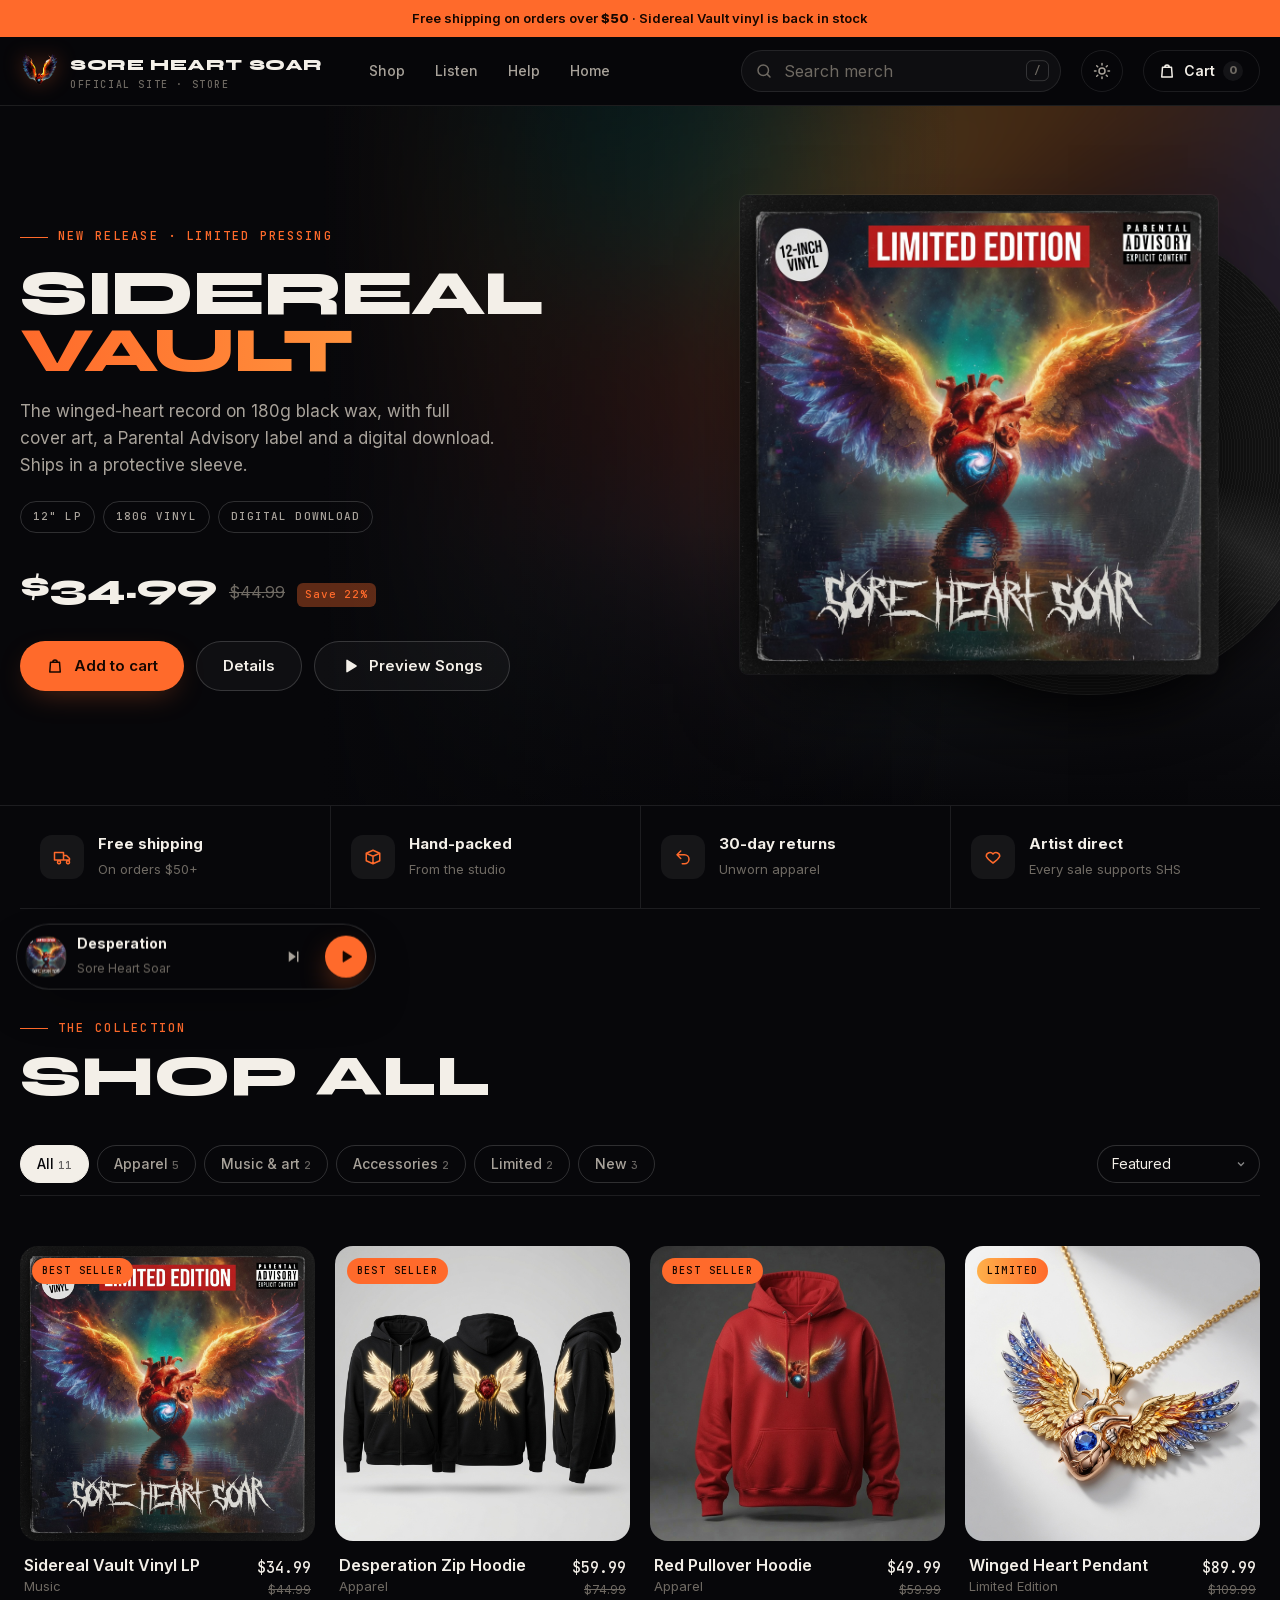
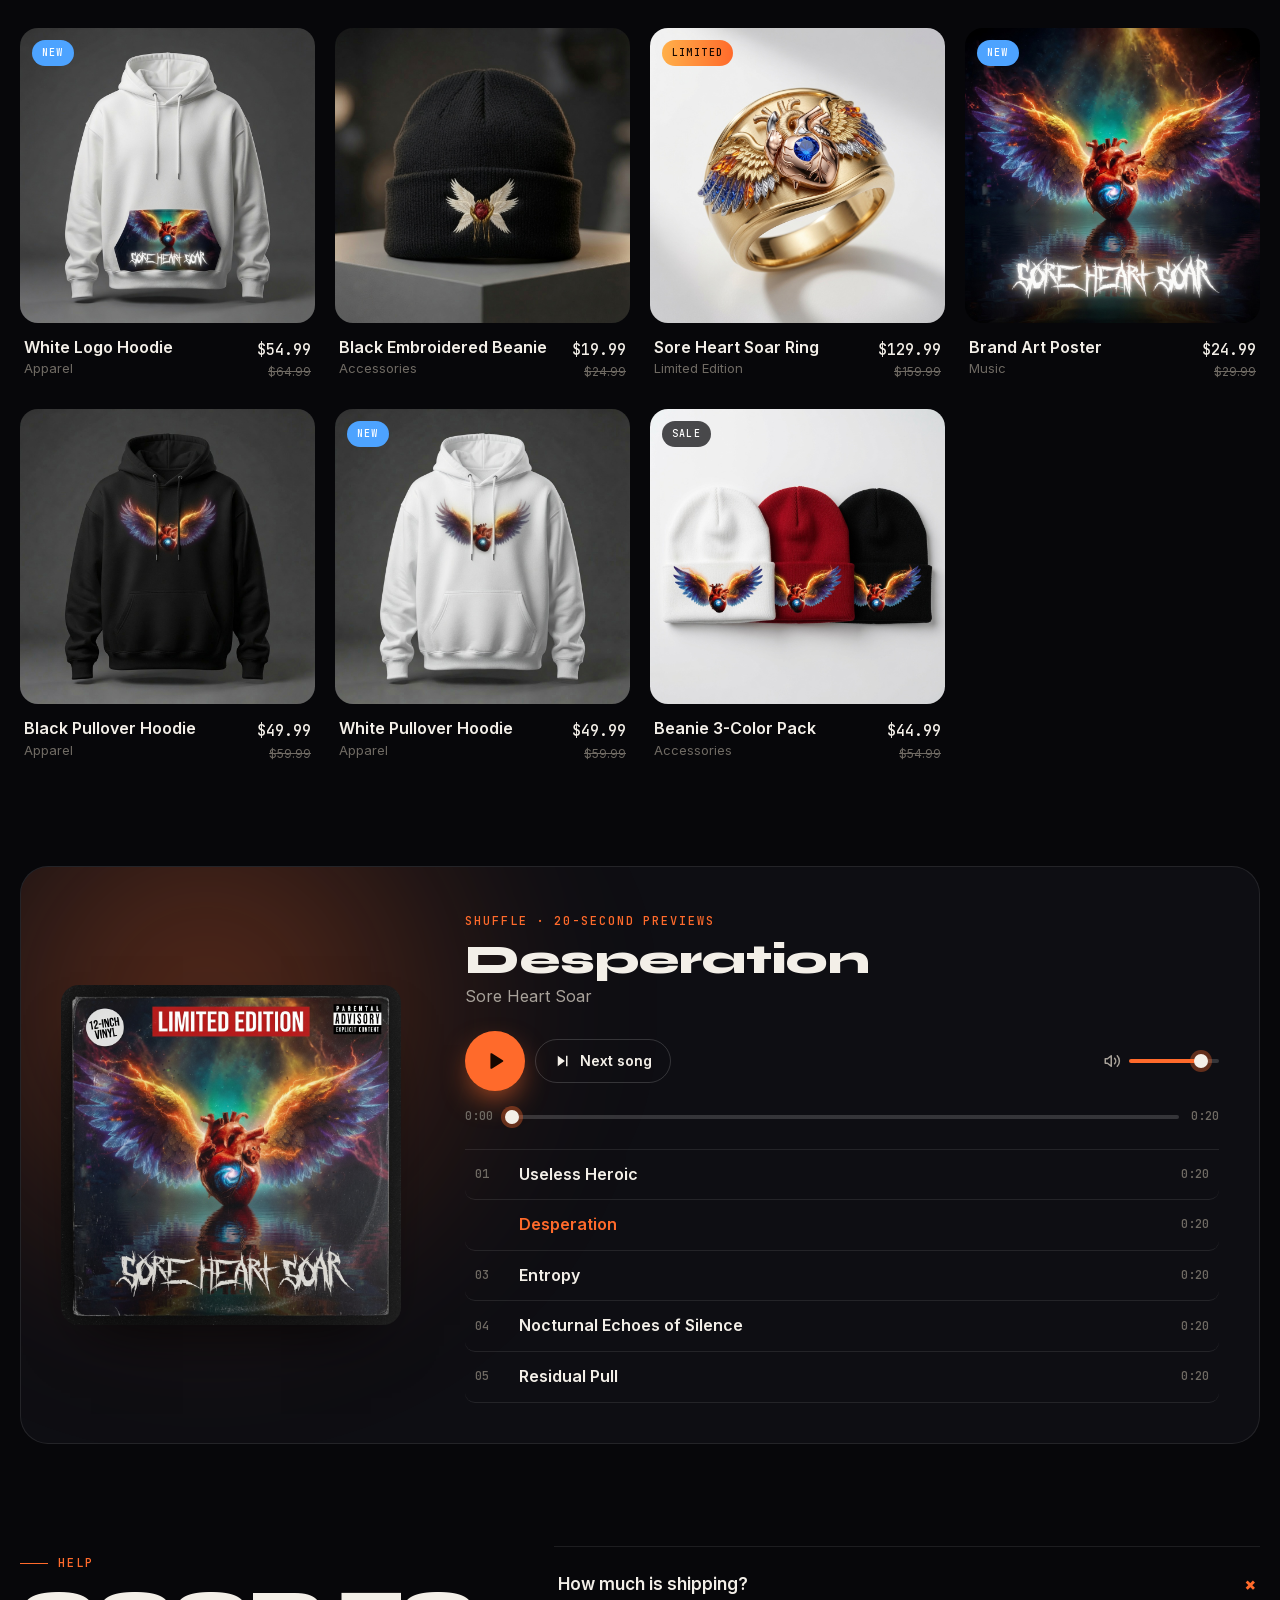
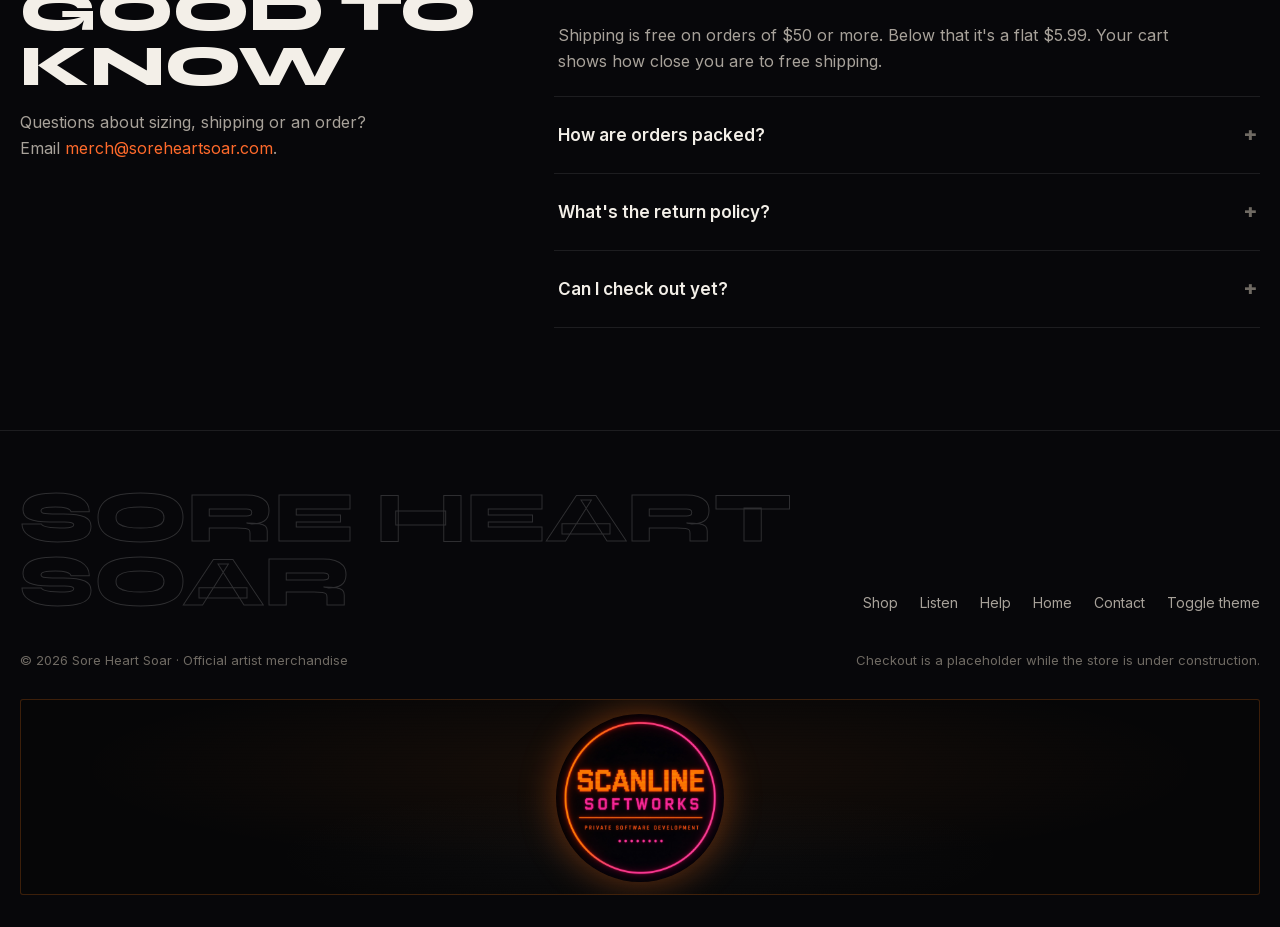
==== commit ffec39c2: "Players: 20-second shuffled previews, Next is the only way to change songs - "Preview Songs" buttons" ====
--- a/store.html
+++ b/store.html
@@ -168,6 +168,8 @@
     .ctrl { width: 42px; height: 42px; border-radius: 50%; display: grid; place-items: center; color: var(--muted); transition: color 0.2s, background 0.2s; }
     .ctrl:hover { color: var(--text); background: var(--surface-2); }
     .ctrl[aria-pressed="true"] { color: var(--ember); }
+    .ctrl-next { width: auto; height: 44px; padding: 0 18px; border-radius: 999px; display: inline-flex; align-items: center; gap: 8px; border: 1px solid var(--line-2); color: var(--text); font-weight: 600; font-size: 14px; }
+    .ctrl-next:hover { border-color: var(--text); }
     .ctrl-play { width: 60px; height: 60px; background: var(--ember); color: var(--on-ember); box-shadow: 0 12px 32px -10px var(--ember); }
     .ctrl-play:hover { background: var(--ember-2); color: var(--on-ember); }
     .ctrl-play svg.i { width: 22px; height: 22px; }
@@ -178,8 +180,7 @@
     input[type="range"]::-webkit-slider-thumb { -webkit-appearance: none; width: 14px; height: 14px; border-radius: 50%; background: var(--text); box-shadow: 0 0 0 4px var(--glow); }
     input[type="range"]::-moz-range-thumb { width: 14px; height: 14px; border: 0; border-radius: 50%; background: var(--text); }
     .tracks { list-style: none; margin-top: 22px; border-top: 1px solid var(--line); }
-    .tr { display: grid; grid-template-columns: 32px 1fr auto; gap: 12px; align-items: center; padding: 12px 10px; border-bottom: 1px solid var(--line); border-radius: 10px; cursor: pointer; transition: background 0.2s; }
-    .tr:hover { background: var(--surface); }
+    .tr { display: grid; grid-template-columns: 32px 1fr auto; gap: 12px; align-items: center; padding: 12px 10px; border-bottom: 1px solid var(--line); border-radius: 10px; }
     .tr .n, .tr .d { font-family: var(--mono); font-size: 12px; color: var(--dim); }
     .tr .t { font-weight: 600; }
     .tr.active .t, .tr.active .n { color: var(--ember); }
@@ -405,7 +406,7 @@
           <div class="hero-actions">
             <button class="btn btn-primary" type="button" data-add="1"><svg class="i"><use href="#i-bag"/></svg>Add to cart</button>
             <button class="btn btn-ghost" type="button" data-open="1">Details</button>
-            <button class="btn btn-ghost" type="button" id="heroListen"><svg class="i"><use href="#i-play"/></svg>Preview</button>
+            <button class="btn btn-ghost" type="button" id="heroListen"><svg class="i"><use href="#i-play"/></svg>Preview Songs</button>
           </div>
         </div>
         <div class="record" id="record">
@@ -451,16 +452,13 @@
           <div class="listen-art"><img id="npArt" src="assets/vinyl-cover.jpg" alt="Sidereal Vault cover art" width="340" height="340"></div>
           <div>
             <div class="np">
-              <small id="npState">Listen while you shop</small>
+              <small id="npState">Shuffle · 20-second previews</small>
               <div class="np-title" id="npTitle">Desperation</div>
               <div class="np-artist">Sore Heart Soar</div>
             </div>
             <div class="controls">
-              <button class="ctrl" id="shuffleBtn" type="button" aria-label="Shuffle" aria-pressed="false"><svg class="i"><use href="#i-shuffle"/></svg></button>
-              <button class="ctrl" id="prevBtn" type="button" aria-label="Previous track"><svg class="i"><use href="#i-prev"/></svg></button>
               <button class="ctrl ctrl-play" id="playBtn" type="button" aria-label="Play"><svg class="i"><use href="#i-play"/></svg></button>
-              <button class="ctrl" id="nextBtn" type="button" aria-label="Next track"><svg class="i"><use href="#i-next"/></svg></button>
-              <button class="ctrl" id="repeatBtn" type="button" aria-label="Repeat" aria-pressed="false"><svg class="i"><use href="#i-repeat"/></svg></button>
+              <button class="ctrl ctrl-next" id="nextBtn" type="button"><svg class="i"><use href="#i-next"/></svg>Next song</button>
               <label class="vol"><svg class="i"><use href="#i-vol"/></svg><span class="sr-only">Volume</span><input type="range" id="vol" min="0" max="1" step="0.01" value="0.85"></label>
             </div>
             <div class="seek-row"><span id="cur">0:00</span><input type="range" id="seek" min="0" max="1000" value="0" aria-label="Seek"><span id="dur">0:00</span></div>
@@ -924,24 +922,27 @@
 
     /* ── Player ── */
     const TRACKS = window.SHS_TRACKS.filter((t) => t.src);
+    const PREVIEW = window.SHS_PREVIEW_SECONDS || 20;
+    const len = () => Math.min(audio.duration || 0, PREVIEW);
     const audio = $('audio');
-    let cur = 0, dragging = false, shuffle = false, repeat = false;
+    const nextSong = window.SHS_makeShuffle(TRACKS.map((t, i) => i));
+    let cur = 0, dragging = false, previewDone = false;
     const fmt = (s) => { if (!isFinite(s)) return '0:00'; s = Math.floor(s); return Math.floor(s / 60) + ':' + String(s % 60).padStart(2, '0'); };
     const fill = (el) => el.style.setProperty('--p', ((el.value - el.min) / (el.max - el.min) * 100) + '%');
 
     function renderTracks() {
       $('tracks').innerHTML = TRACKS.map((t, i) => `
-        <li class="tr" data-i="${i}" tabindex="0" role="button">
+        <li class="tr" data-i="${i}">
           <span class="n"><span class="num">${String(i + 1).padStart(2, '0')}</span><span class="eq" aria-hidden="true"><i></i><i></i><i></i></span></span>
           <span class="t">${esc(t.title)}</span><span class="d" data-dur="${i}">—</span>
         </li>`).join('');
       TRACKS.forEach((t, i) => {
         const a = new Audio(); a.preload = 'metadata'; a.src = t.src;
-        a.addEventListener('loadedmetadata', () => { const el = document.querySelector(`[data-dur="${i}"]`); if (el) el.textContent = fmt(a.duration); });
+        a.addEventListener('loadedmetadata', () => { const el = document.querySelector(`[data-dur="${i}"]`); if (el) el.textContent = fmt(Math.min(a.duration, PREVIEW)); });
       });
     }
     function loadTrack(i, play) {
-      cur = (i + TRACKS.length) % TRACKS.length;
+      cur = (i + TRACKS.length) % TRACKS.length; previewDone = false;
       audio.src = TRACKS[cur].src;
       $('npTitle').textContent = TRACKS[cur].title; $('miniTitle').textContent = TRACKS[cur].title;
       $('npArt').src = TRACKS[cur].art; $('miniArt').src = TRACKS[cur].art;
@@ -949,15 +950,20 @@
       $('seek').value = 0; fill($('seek')); $('cur').textContent = '0:00';
       if (play) audio.play().catch(() => {});
     }
-    function nextIndex(d) {
-      if (shuffle && TRACKS.length > 1) { let n; do { n = Math.floor(Math.random() * TRACKS.length); } while (n === cur); return n; }
-      return cur + d;
-    }
-    function togglePlay() { if (!audio.src) loadTrack(cur); audio.paused ? audio.play().catch(() => {}) : audio.pause(); }
+    // Next is the only way to change songs; it always starts the new preview.
+    function nextTrack() { loadTrack(nextSong(), true); }
+    function togglePlay() { if (!audio.src) loadTrack(cur); previewDone = false; audio.paused ? audio.play().catch(() => {}) : audio.pause(); }
+    // At the end of a preview the song stops and waits for Next.
+    function endPreview() {
+      previewDone = true;
+      audio.pause(); audio.currentTime = 0;
+      $('seek').value = 0; fill($('seek')); $('cur').textContent = '0:00'; $('miniBar').style.width = '0%';
+      playingUi(false);
+    }
     function playingUi(on) {
       $('listenBox').classList.toggle('playing', on);
       $('record').classList.toggle('spinning', on); $('record').classList.toggle('out', on);
-      $('npState').textContent = on ? 'Now playing' : (audio.currentTime > 0 ? 'Paused' : 'Listen while you shop');
+      $('npState').textContent = on ? 'Previewing · shuffle' : previewDone ? 'Preview over · press next for another song' : (audio.currentTime > 0 ? 'Paused' : 'Shuffle · ' + PREVIEW + '-second previews');
       ['playBtn', 'miniPlay'].forEach((id) => { $(id).querySelector('use').setAttribute('href', on ? '#i-pause' : '#i-play'); $(id).setAttribute('aria-label', on ? 'Pause' : 'Play'); });
       $('heroListen').querySelector('use').setAttribute('href', on ? '#i-pause' : '#i-play');
       if (on) $('mini').classList.add('show');
@@ -1027,26 +1033,23 @@
       $('playBtn').addEventListener('click', togglePlay);
       $('miniPlay').addEventListener('click', togglePlay);
       $('heroListen').addEventListener('click', togglePlay);
-      $('prevBtn').addEventListener('click', () => (audio.currentTime > 3 ? (audio.currentTime = 0) : loadTrack(nextIndex(-1), !audio.paused)));
-      $('nextBtn').addEventListener('click', () => loadTrack(nextIndex(1), !audio.paused));
-      $('miniNext').addEventListener('click', () => loadTrack(nextIndex(1), true));
-      $('shuffleBtn').addEventListener('click', (e) => { shuffle = !shuffle; e.currentTarget.setAttribute('aria-pressed', String(shuffle)); });
-      $('repeatBtn').addEventListener('click', (e) => { repeat = !repeat; e.currentTarget.setAttribute('aria-pressed', String(repeat)); });
-      $('tracks').addEventListener('click', (e) => { const li = e.target.closest('.tr'); if (!li) return; +li.dataset.i === cur && audio.src ? togglePlay() : loadTrack(+li.dataset.i, true); });
-      $('tracks').addEventListener('keydown', (e) => { if (e.key === 'Enter' || e.key === ' ') { e.preventDefault(); e.target.click(); } });
+      $('nextBtn').addEventListener('click', nextTrack);
+      $('miniNext').addEventListener('click', nextTrack);
       audio.addEventListener('play', () => playingUi(true));
       audio.addEventListener('pause', () => playingUi(false));
-      audio.addEventListener('ended', () => { if (repeat) { audio.currentTime = 0; audio.play(); } else loadTrack(nextIndex(1), true); });
-      audio.addEventListener('loadedmetadata', () => { $('dur').textContent = fmt(audio.duration); });
+      audio.addEventListener('ended', endPreview);
+      audio.addEventListener('loadedmetadata', () => { $('dur').textContent = fmt(len()); });
+      audio.addEventListener('seeking', () => { if (audio.currentTime > PREVIEW) audio.currentTime = PREVIEW - 0.5; });
       audio.addEventListener('timeupdate', () => {
         if (!audio.duration) return;
-        const p = audio.currentTime / audio.duration;
+        if (audio.currentTime >= PREVIEW) { endPreview(); return; }
+        const p = Math.min(1, audio.currentTime / len());
         if (!dragging) { $('seek').value = Math.round(p * 1000); fill($('seek')); }
         $('cur').textContent = fmt(audio.currentTime);
         $('miniBar').style.width = (p * 100) + '%';
       });
-      $('seek').addEventListener('input', (e) => { dragging = true; fill(e.target); if (audio.duration) $('cur').textContent = fmt(e.target.value / 1000 * audio.duration); });
-      $('seek').addEventListener('change', (e) => { if (audio.duration) audio.currentTime = e.target.value / 1000 * audio.duration; dragging = false; });
+      $('seek').addEventListener('input', (e) => { dragging = true; fill(e.target); if (audio.duration) $('cur').textContent = fmt(e.target.value / 1000 * len()); });
+      $('seek').addEventListener('change', (e) => { if (audio.duration) audio.currentTime = Math.min(e.target.value / 1000 * len(), PREVIEW - 0.5); dragging = false; });
       const vol = $('vol');
       vol.value = ls.get('shs-volume', '0.85'); audio.volume = +vol.value; fill(vol);
       vol.addEventListener('input', () => { audio.volume = +vol.value; fill(vol); ls.set('shs-volume', vol.value); });
@@ -1054,7 +1057,7 @@
 
     function init() {
       applyTheme(document.documentElement.getAttribute('data-theme'));
-      renderChips(); renderGrid(); renderCart(); renderTracks(); loadTrack(Math.max(0, TRACKS.findIndex((t) => t.title === 'Desperation')));
+      renderChips(); renderGrid(); renderCart(); renderTracks(); loadTrack(nextSong());
       setupEvents();
       fill($('seek'));
       const m = location.hash.match(/^#product-(\d+)$/);
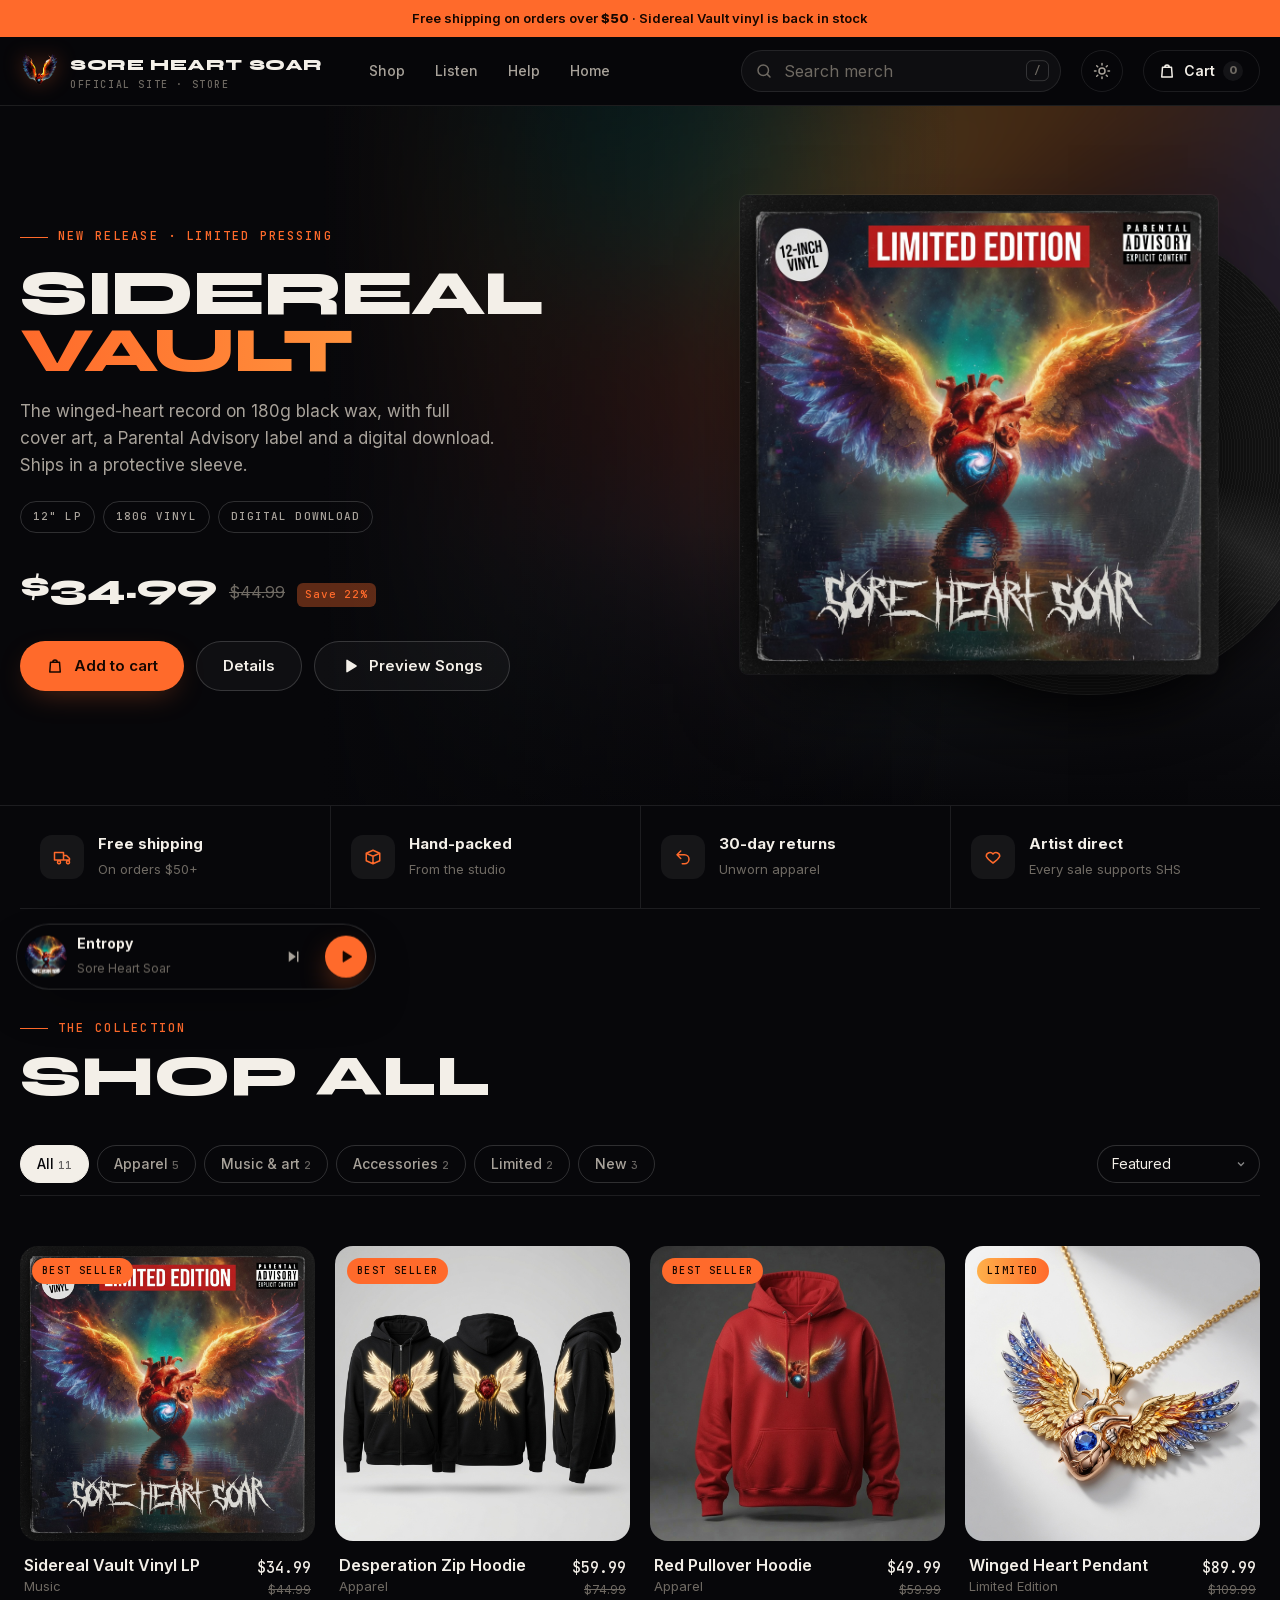
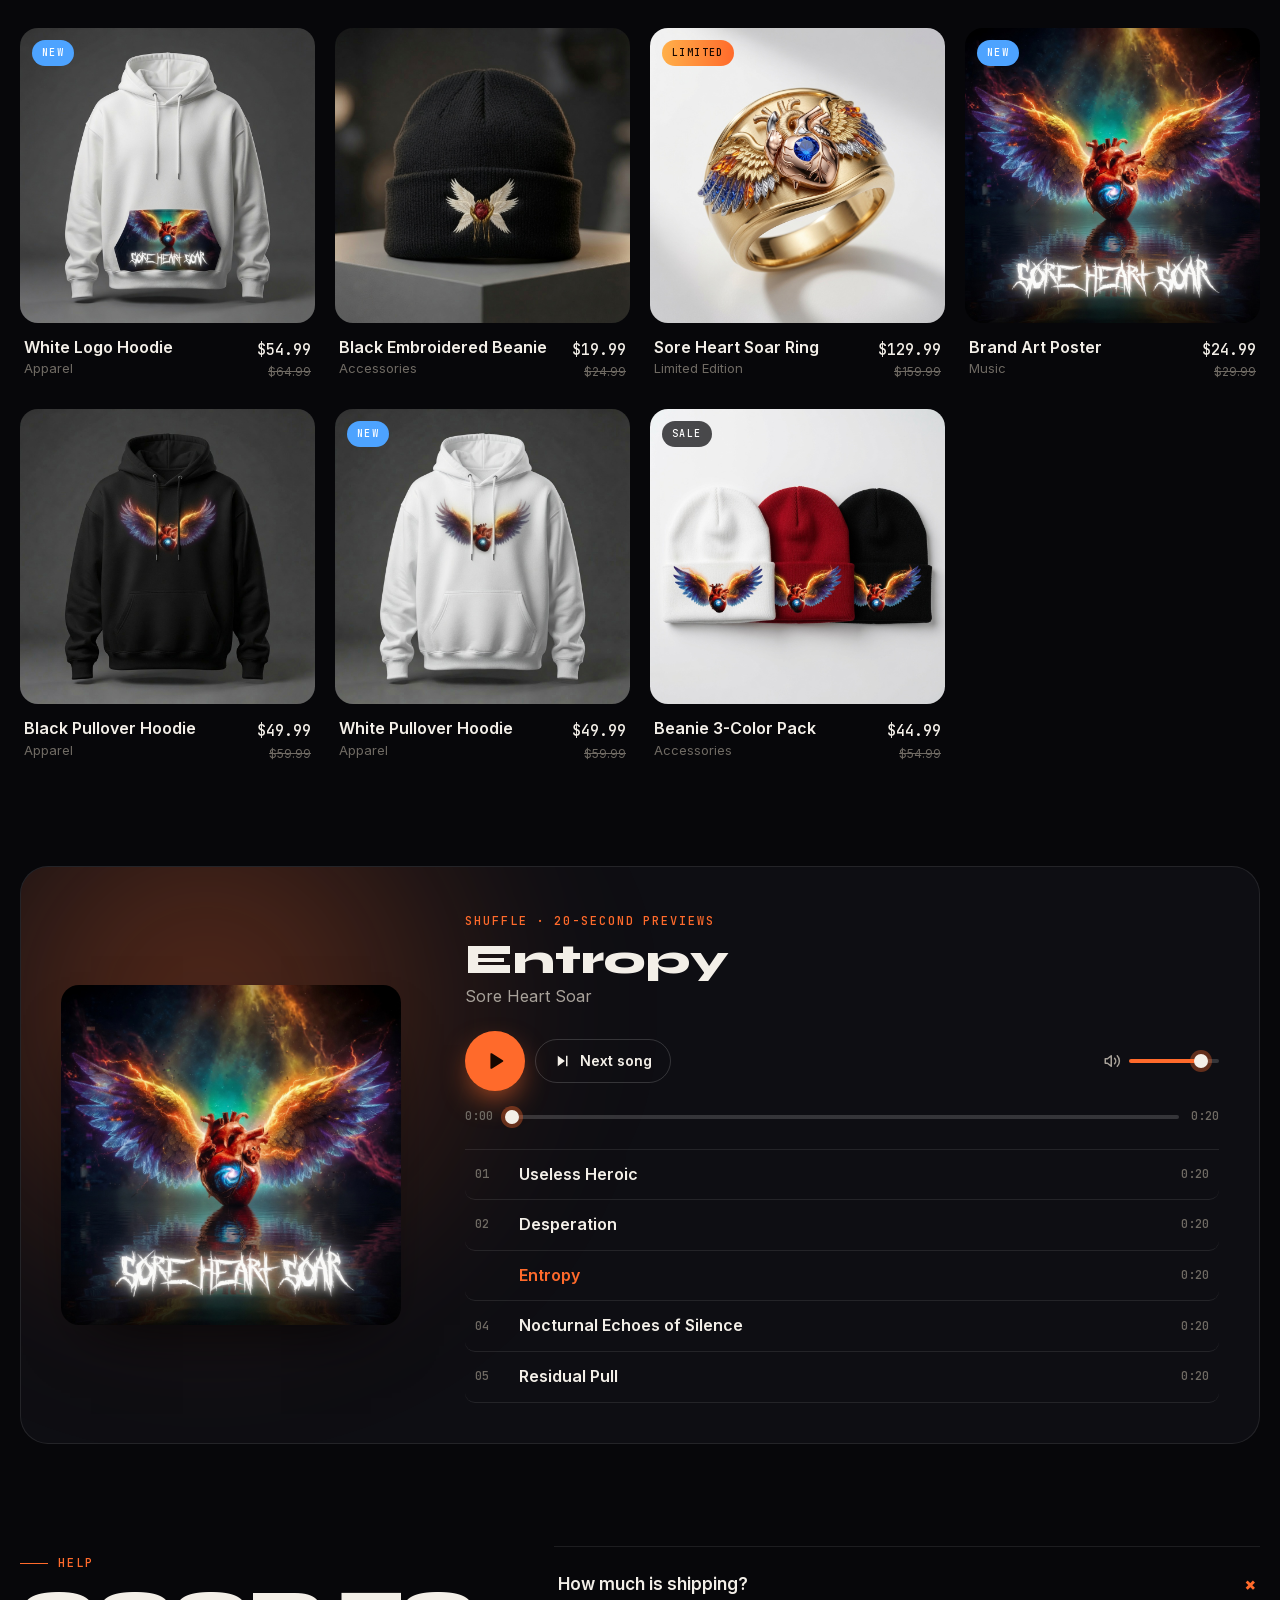
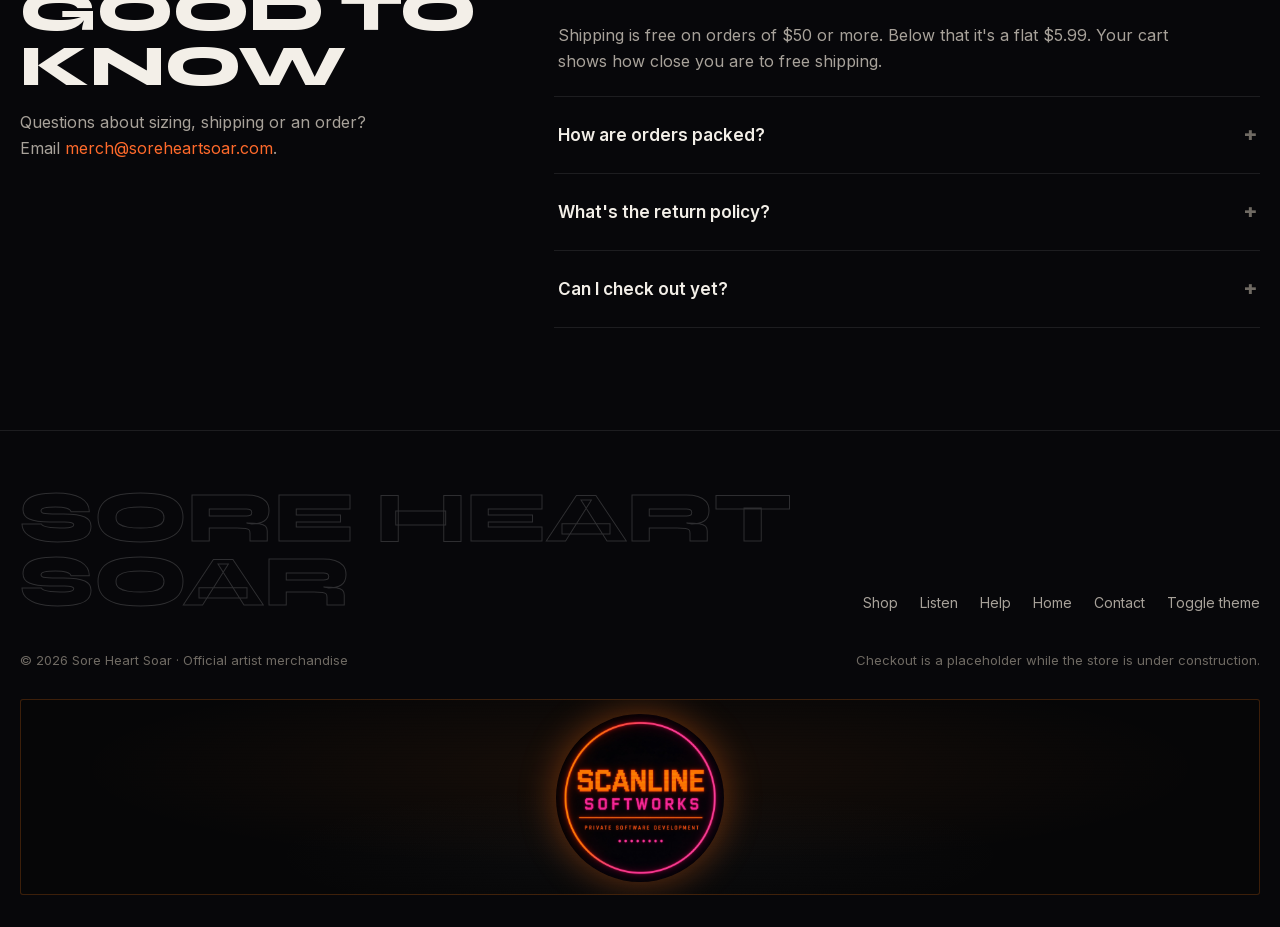
==== commit e42c92cb: "Players: autoplay on page open and auto-advance until paused - SHS_autoplay starts the player on loa" ====
--- a/store.html
+++ b/store.html
@@ -926,7 +926,7 @@
     const len = () => Math.min(audio.duration || 0, PREVIEW);
     const audio = $('audio');
     const nextSong = window.SHS_makeShuffle(TRACKS.map((t, i) => i));
-    let cur = 0, dragging = false, previewDone = false;
+    let cur = 0, dragging = false;
     const fmt = (s) => { if (!isFinite(s)) return '0:00'; s = Math.floor(s); return Math.floor(s / 60) + ':' + String(s % 60).padStart(2, '0'); };
     const fill = (el) => el.style.setProperty('--p', ((el.value - el.min) / (el.max - el.min) * 100) + '%');
 
@@ -942,7 +942,7 @@
       });
     }
     function loadTrack(i, play) {
-      cur = (i + TRACKS.length) % TRACKS.length; previewDone = false;
+      cur = (i + TRACKS.length) % TRACKS.length;
       audio.src = TRACKS[cur].src;
       $('npTitle').textContent = TRACKS[cur].title; $('miniTitle').textContent = TRACKS[cur].title;
       $('npArt').src = TRACKS[cur].art; $('miniArt').src = TRACKS[cur].art;
@@ -950,20 +950,20 @@
       $('seek').value = 0; fill($('seek')); $('cur').textContent = '0:00';
       if (play) audio.play().catch(() => {});
     }
-    // Next is the only way to change songs; it always starts the new preview.
-    function nextTrack() { loadTrack(nextSong(), true); }
-    function togglePlay() { if (!audio.src) loadTrack(cur); previewDone = false; audio.paused ? audio.play().catch(() => {}) : audio.pause(); }
-    // At the end of a preview the song stops and waits for Next.
-    function endPreview() {
-      previewDone = true;
-      audio.pause(); audio.currentTime = 0;
-      $('seek').value = 0; fill($('seek')); $('cur').textContent = '0:00'; $('miniBar').style.width = '0%';
-      playingUi(false);
-    }
+    // Next is the only manual way to change songs; it always starts the new preview.
+    function nextTrack() { window.SHS_setUserPaused(false); loadTrack(nextSong(), true); }
+    function togglePlay() {
+      if (!audio.src) loadTrack(cur);
+      const play = audio.paused;
+      window.SHS_setUserPaused(!play);
+      play ? audio.play().catch(() => {}) : audio.pause();
+    }
+    // When a preview ends, the next shuffled song starts on its own.
+    function endPreview() { loadTrack(nextSong(), true); }
     function playingUi(on) {
       $('listenBox').classList.toggle('playing', on);
       $('record').classList.toggle('spinning', on); $('record').classList.toggle('out', on);
-      $('npState').textContent = on ? 'Previewing · shuffle' : previewDone ? 'Preview over · press next for another song' : (audio.currentTime > 0 ? 'Paused' : 'Shuffle · ' + PREVIEW + '-second previews');
+      $('npState').textContent = on ? 'Previewing · shuffle' : (audio.currentTime > 0 ? 'Paused' : 'Shuffle · ' + PREVIEW + '-second previews');
       ['playBtn', 'miniPlay'].forEach((id) => { $(id).querySelector('use').setAttribute('href', on ? '#i-pause' : '#i-play'); $(id).setAttribute('aria-label', on ? 'Pause' : 'Play'); });
       $('heroListen').querySelector('use').setAttribute('href', on ? '#i-pause' : '#i-play');
       if (on) $('mini').classList.add('show');
@@ -1058,6 +1058,7 @@
     function init() {
       applyTheme(document.documentElement.getAttribute('data-theme'));
       renderChips(); renderGrid(); renderCart(); renderTracks(); loadTrack(nextSong());
+      window.SHS_autoplay(audio, '#playBtn, #miniPlay, #nextBtn, #miniNext, #heroListen');
       setupEvents();
       fill($('seek'));
       const m = location.hash.match(/^#product-(\d+)$/);
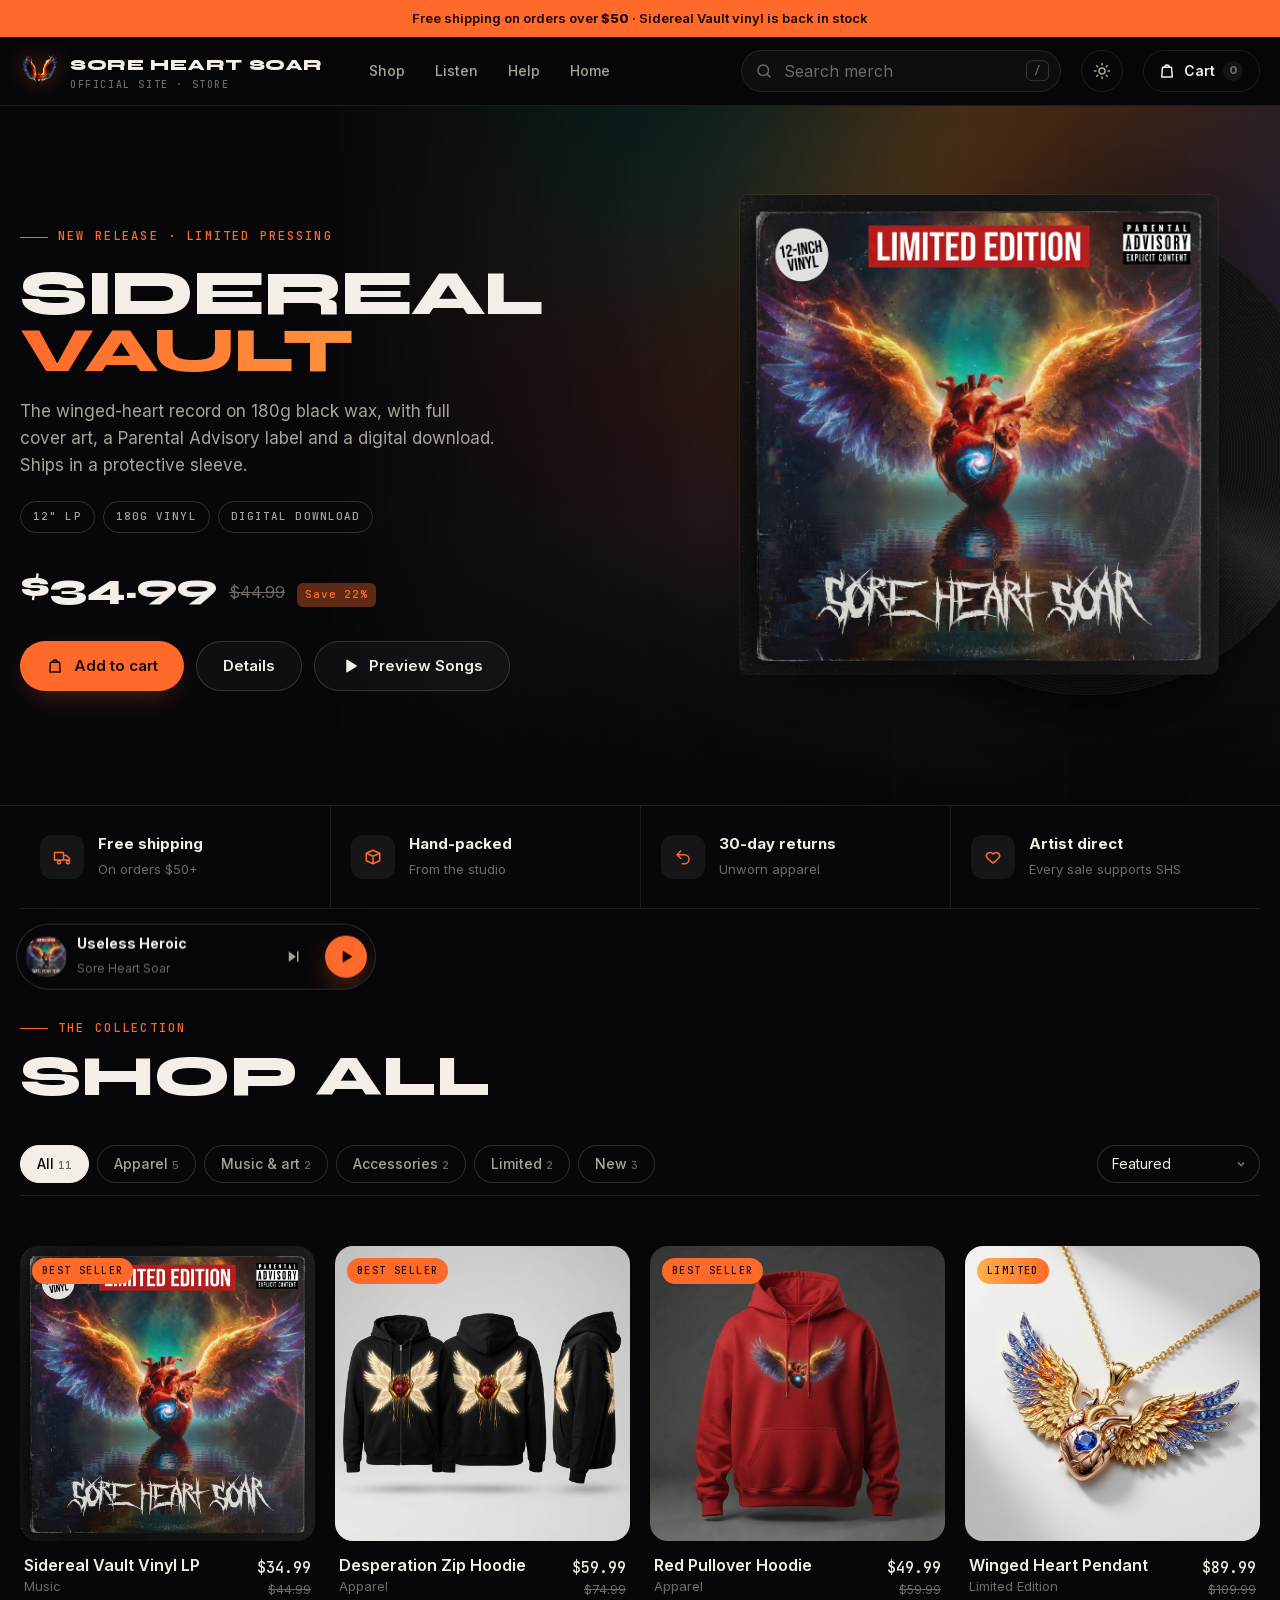
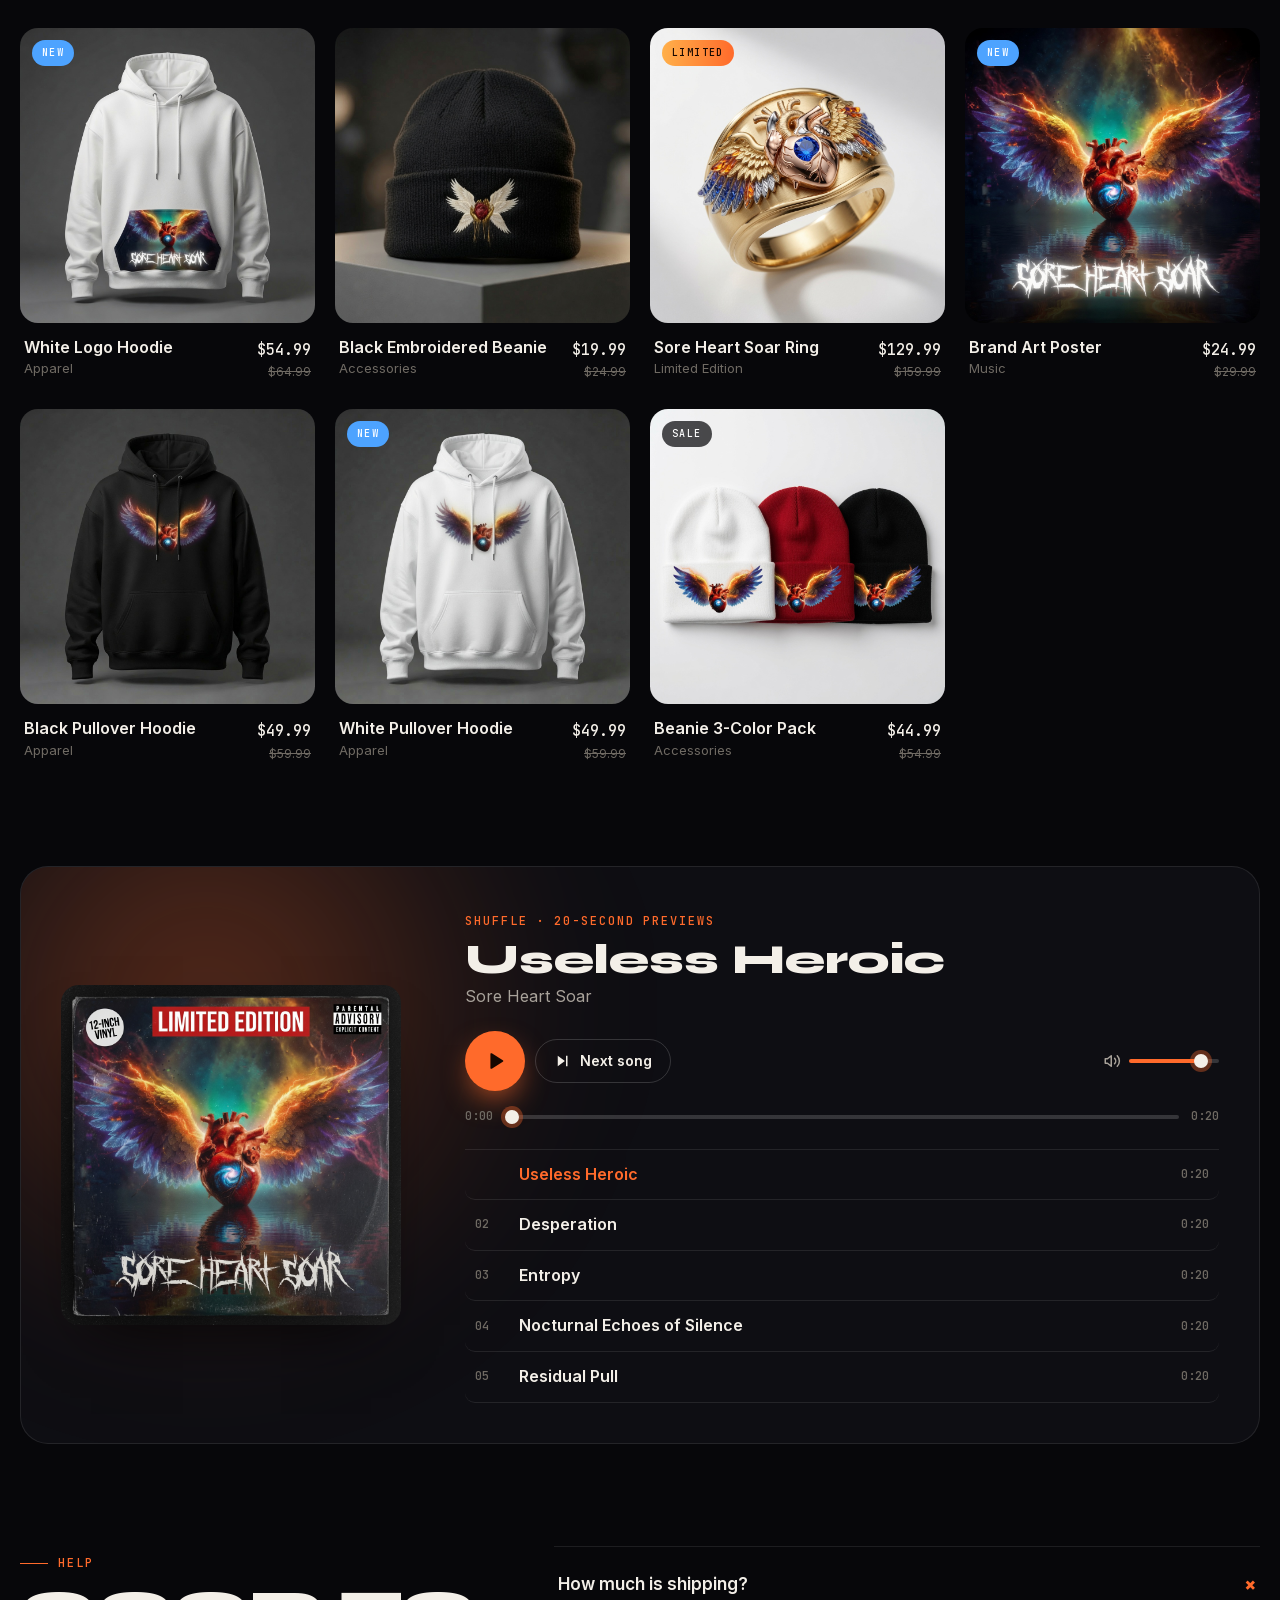
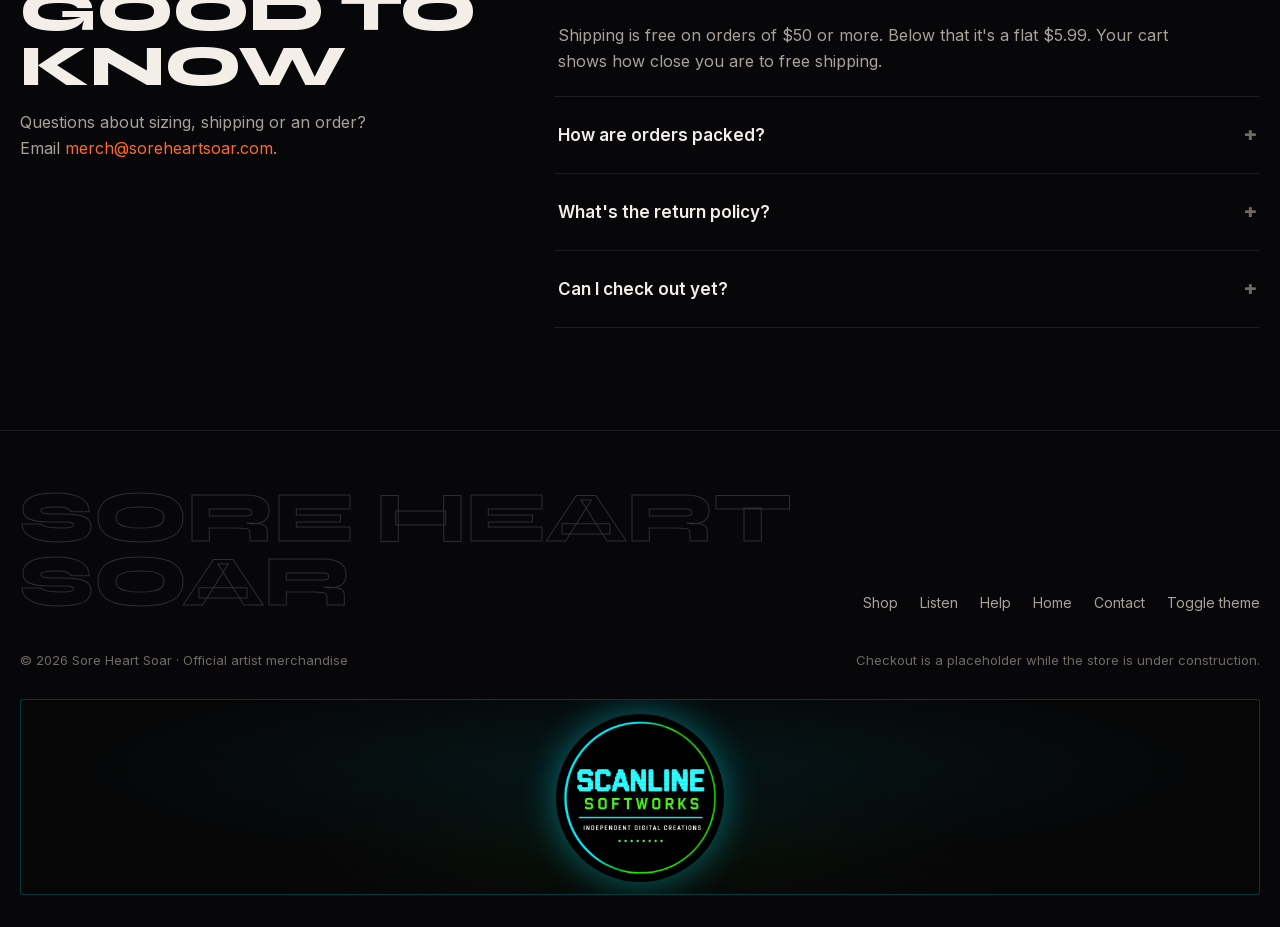
==== commit 19b05bd4: "Scanline footer badge: cyan/green palette and new banner Co-Authored-By: Claude Opus 5.5 <noreply@an" ====
--- a/store.html
+++ b/store.html
@@ -506,13 +506,13 @@
 
   <div class="ss-brand" role="contentinfo" aria-label="Scanline Softworks">
     <div class="ss-brand-inner">
-      <img class="ss-brand-banner" src="assets/scanline-banner.png" alt="Scanline Softworks — Private Software Development" width="1024" height="1024" decoding="async" loading="lazy" />
+      <img class="ss-brand-banner" src="assets/scanline-banner.png" alt="Scanline Softworks — INDEPENDENT DIGITAL CREATIONS" width="1024" height="1024" decoding="async" loading="lazy" />
       <div class="ss-brand-word">
         <span class="ss-scan">SCANLINE</span>
         <span class="ss-soft">SOFTWORKS</span>
       </div>
       <span class="ss-rule" aria-hidden="true"></span>
-      <p class="ss-tag">Private Software Development</p>
+      <p class="ss-tag">INDEPENDENT DIGITAL CREATIONS</p>
       <div class="ss-dots" aria-hidden="true"><i></i><i></i><i></i><i></i><i></i><i></i><i></i><i></i><i></i></div>
     </div>
   </div>
--- a/assets/css/shs.css
+++ b/assets/css/shs.css
@@ -61,11 +61,11 @@
   margin-top: 1rem;
   padding: 0.85rem 0.75rem 0.75rem;
   text-align: center;
-  border: 1px solid rgba(255, 122, 26, 0.22);
+  border: 1px solid rgba(0, 240, 250, 0.22);
   border-radius: 3px;
   background:
-radial-gradient(ellipse 70% 80% at 50% 35%, rgba(255, 122, 26, 0.07), transparent 65%),
-radial-gradient(ellipse 50% 60% at 50% 80%, rgba(160, 160, 160, 0.04), transparent 60%),
+radial-gradient(ellipse 70% 80% at 50% 35%, rgba(0, 240, 250, 0.07), transparent 65%),
+radial-gradient(ellipse 50% 60% at 50% 80%, rgba(60, 240, 12, 0.04), transparent 60%),
 rgba(6, 6, 6, 0.55);
   position: relative;
   overflow: hidden;
@@ -90,7 +90,7 @@
   margin: 0 auto;
   border-radius: 50%;
   object-fit: cover;
-  filter: drop-shadow(0 0 18px rgba(255, 110, 20, 0.4));
+  filter: drop-shadow(0 0 18px rgba(0, 240, 250, 0.4));
   opacity: 1;
 }
 .ss-brand-word {
@@ -104,22 +104,22 @@
   font-size: 0.68rem;
   font-weight: 700;
   letter-spacing: 0.22em;
-  color: #FF7A1A;
-  text-shadow: 0 0 10px rgba(255, 122, 26, 0.45);
+  color: #00F0FA;
+  text-shadow: 0 0 10px rgba(0, 240, 250, 0.45);
 }
 .ss-soft {
   font-size: 0.62rem;
   font-weight: 700;
   letter-spacing: 0.28em;
-  color: #A3A3A3;
-  text-shadow: 0 0 10px rgba(160, 160, 160, 0.3);
+  color: #3CF00C;
+  text-shadow: 0 0 10px rgba(60, 240, 12, 0.3);
 }
 .ss-rule {
   display: block;
   width: min(180px, 42%);
   height: 1px;
   margin: 0.4rem auto 0.35rem;
-  background: linear-gradient(90deg, transparent, rgba(255,122,26,0.8), rgba(160,160,160,0.6), transparent);
+  background: linear-gradient(90deg, transparent, rgba(0,240,250,0.8), rgba(60,240,12,0.6), transparent);
 }
 .ss-tag {
   margin: 0;
@@ -139,9 +139,9 @@
   width: 3px;
   height: 3px;
   border-radius: 50%;
-  background: #A3A3A3;
+  background: #3CF00C;
   opacity: 0.6;
-  box-shadow: 0 0 4px rgba(160, 160, 160, 0.4);
+  box-shadow: 0 0 4px rgba(60, 240, 12, 0.4);
 }
 .ss-brand-word,
 .ss-rule,
